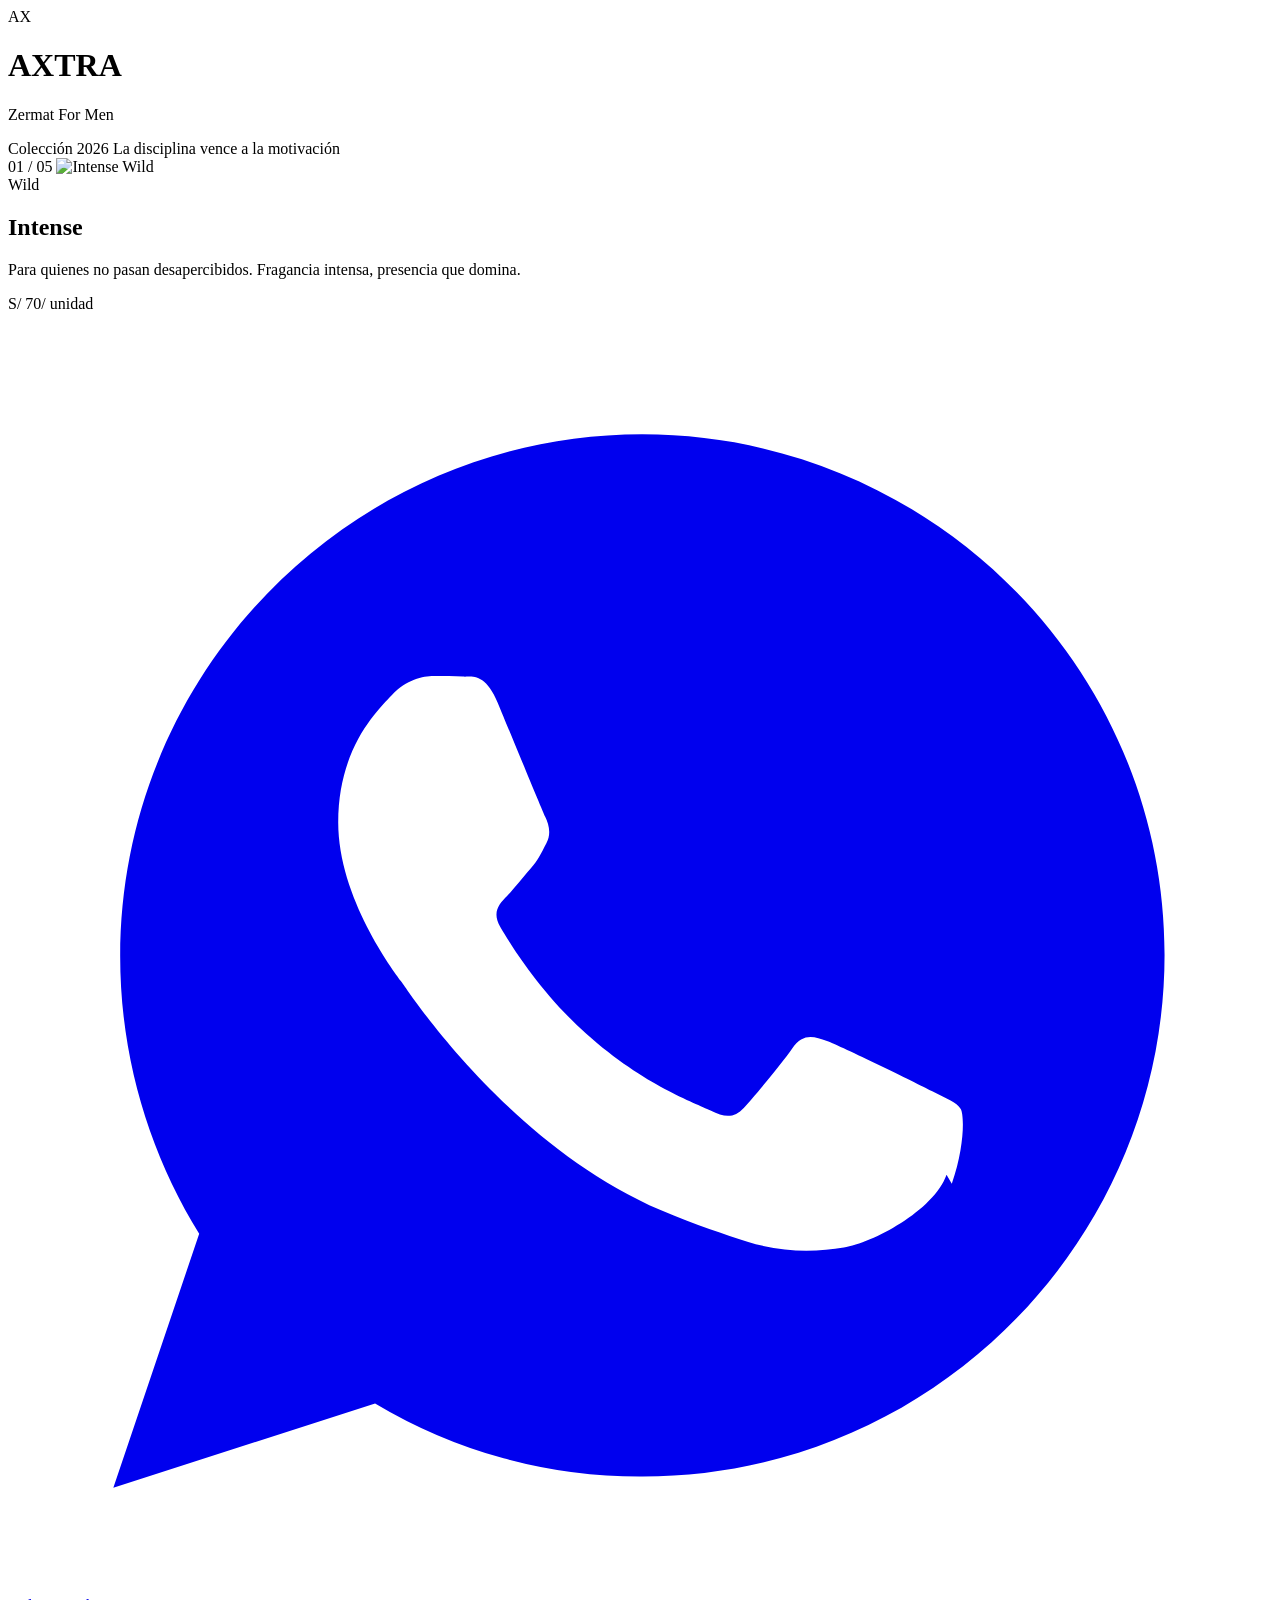
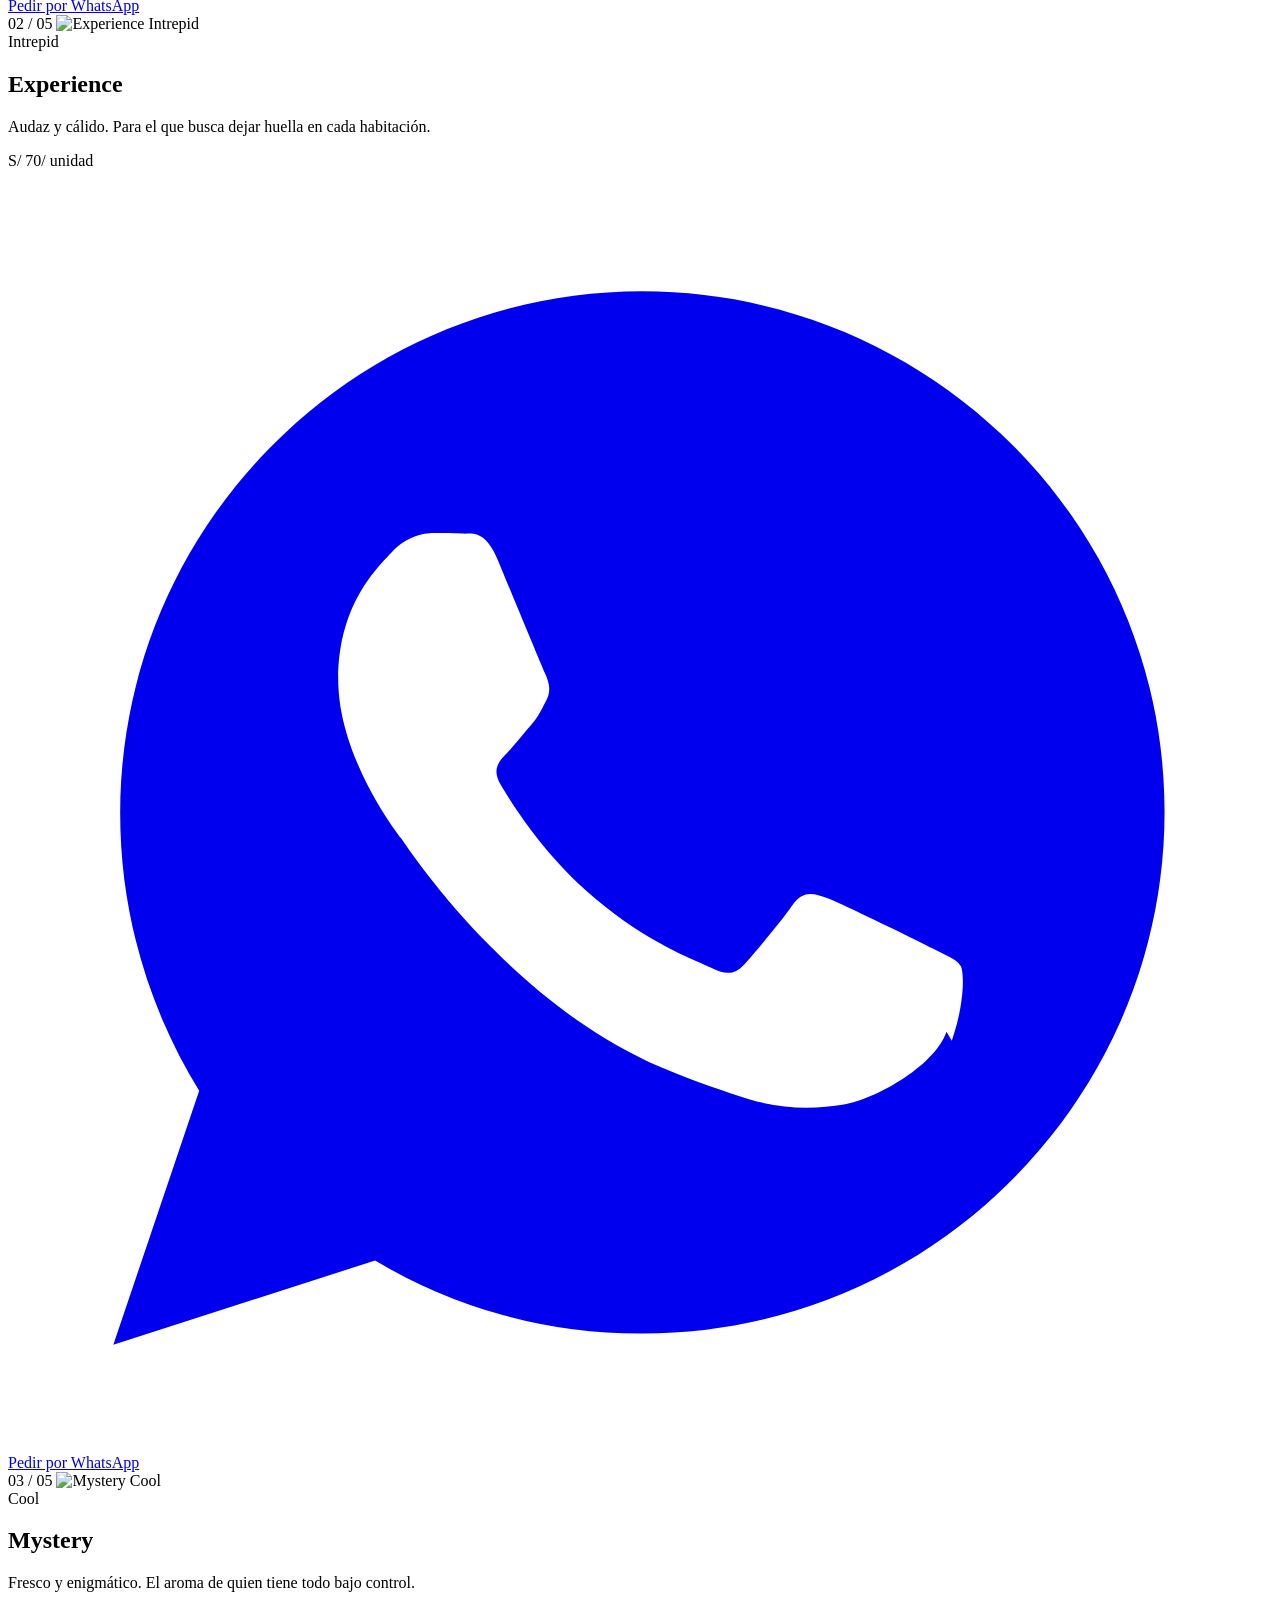
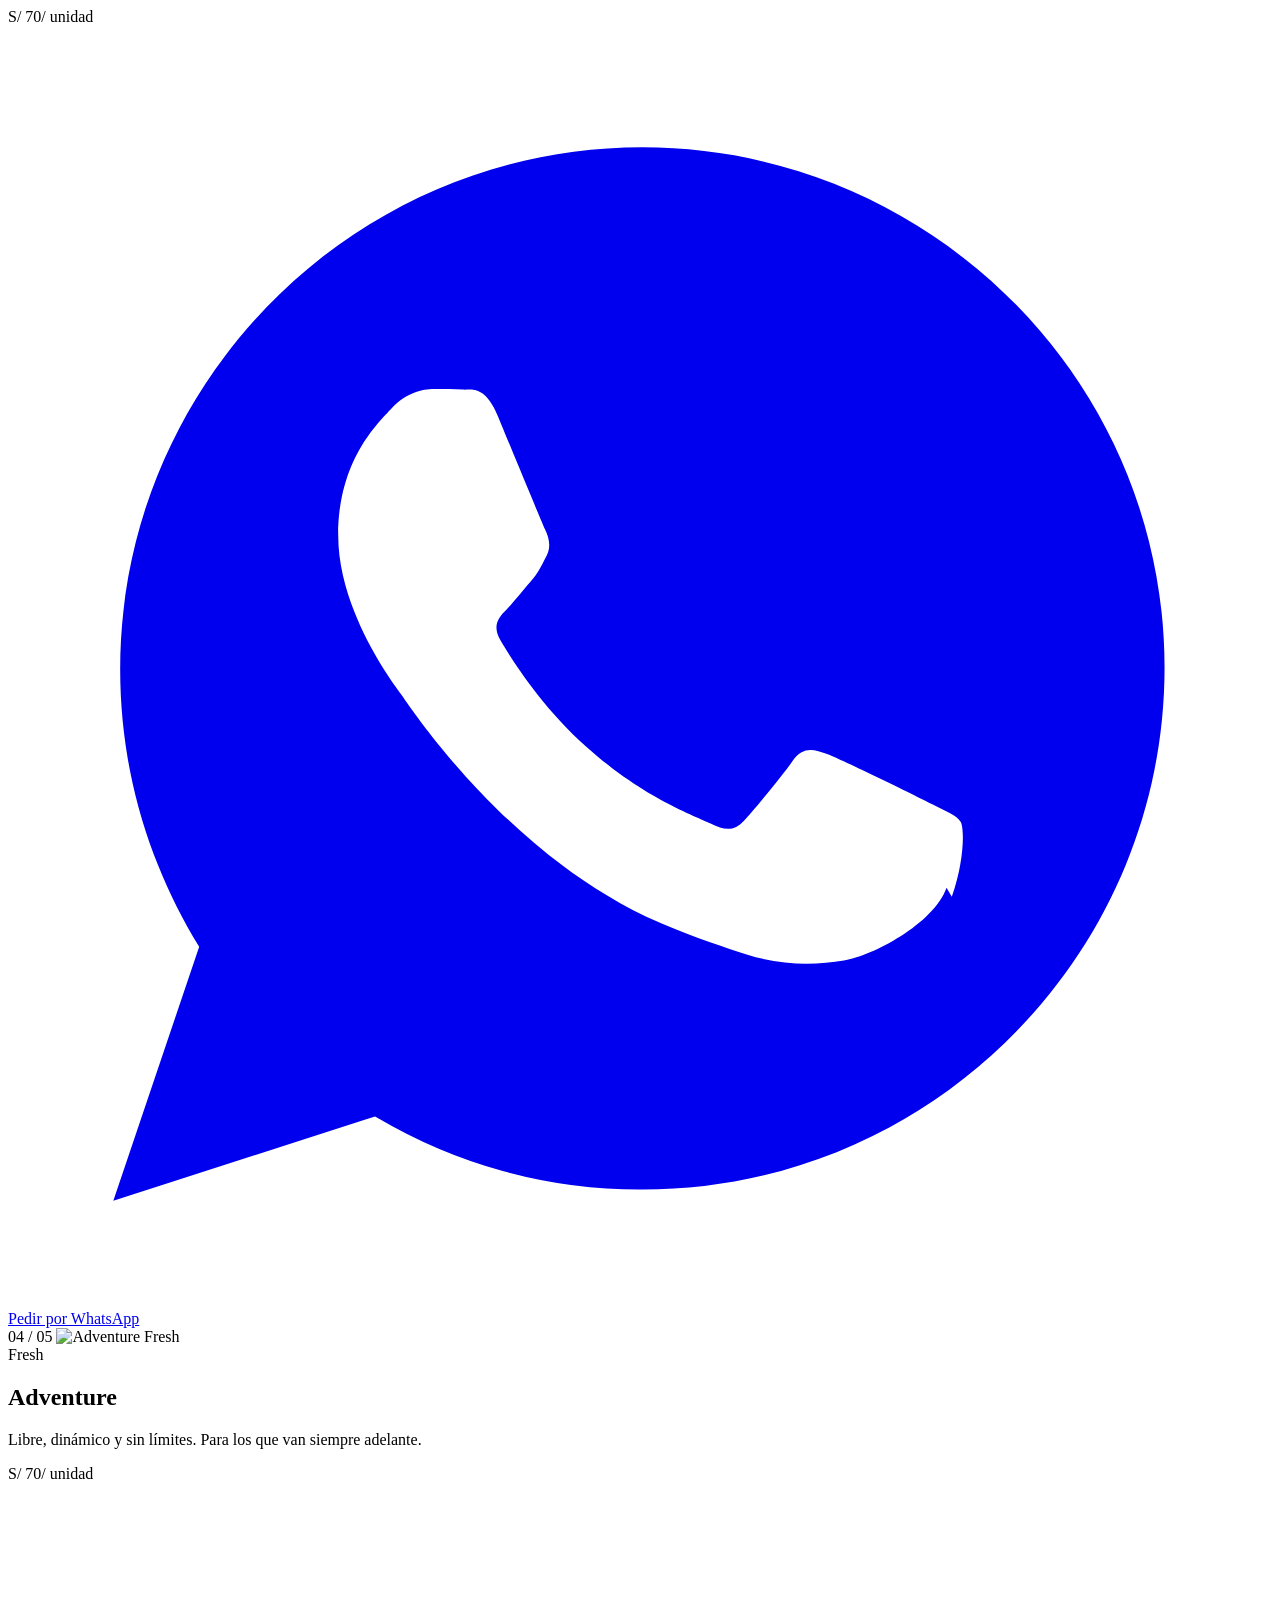
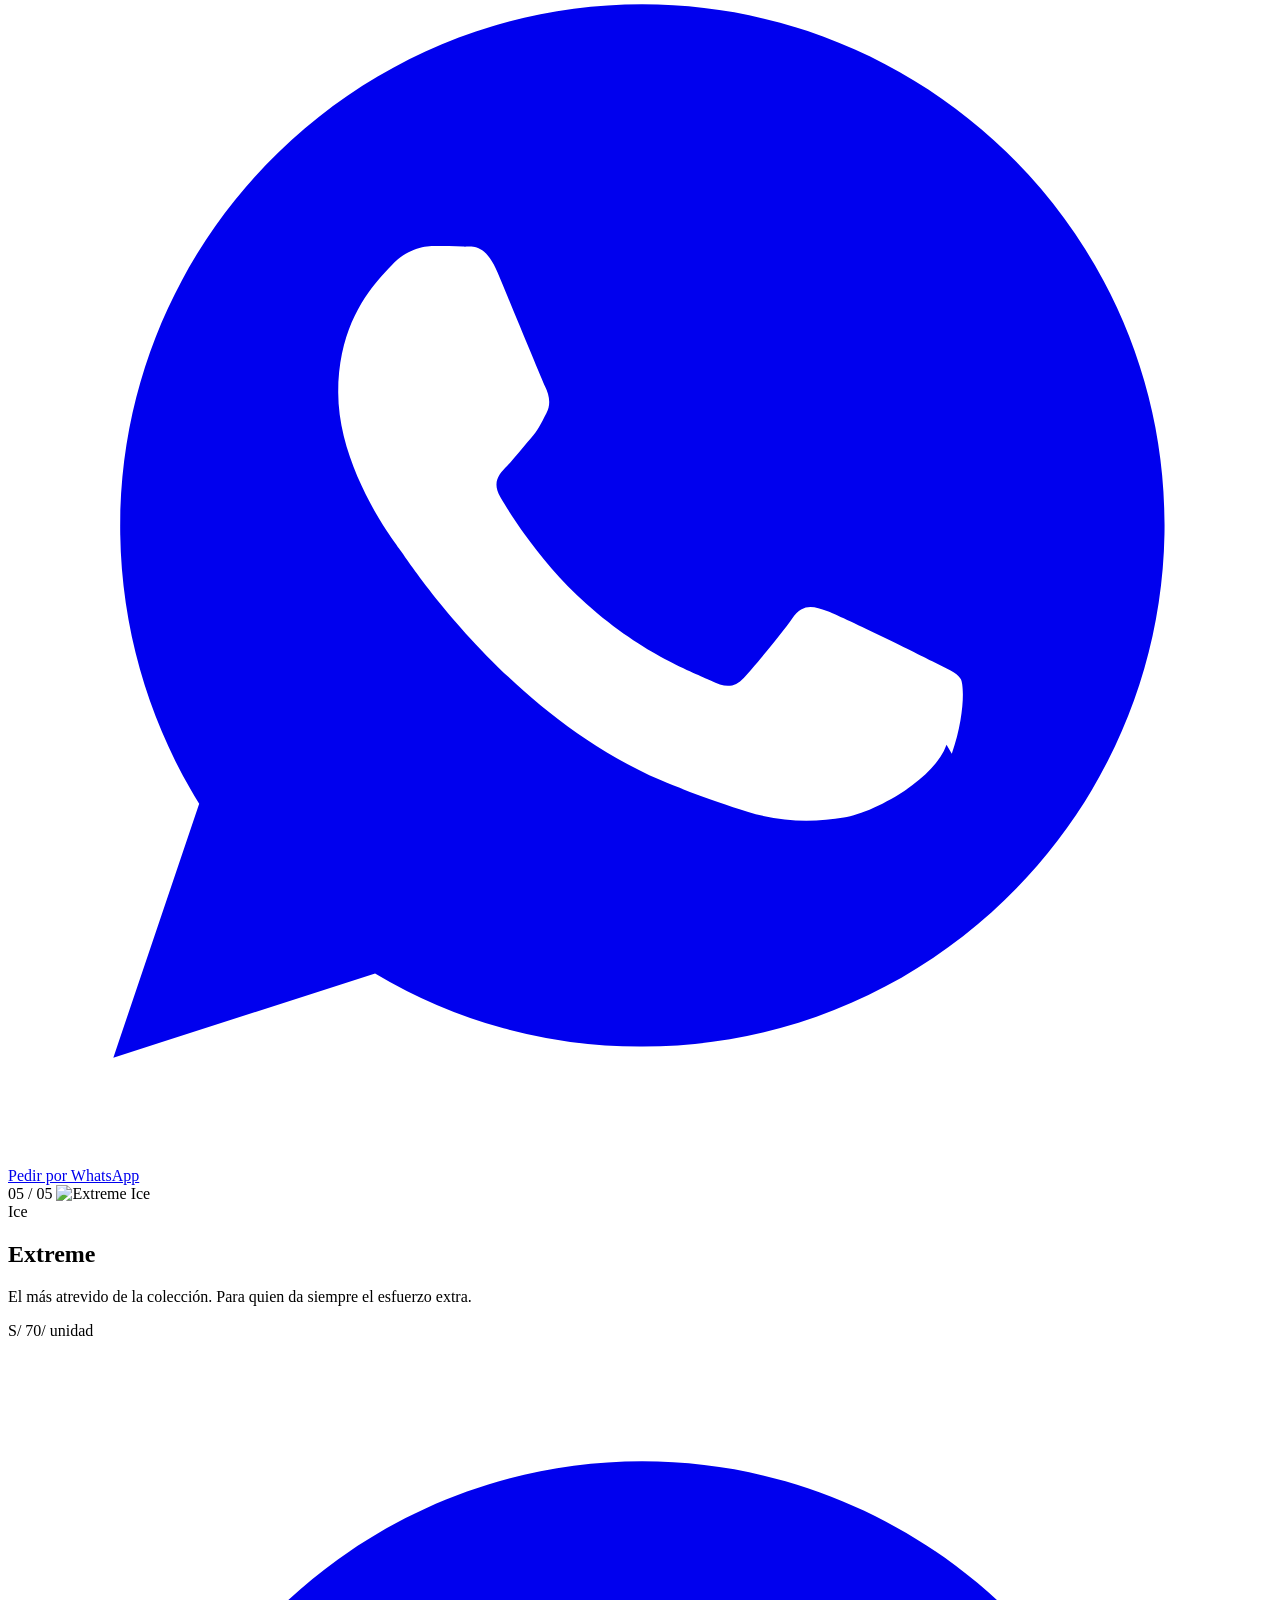
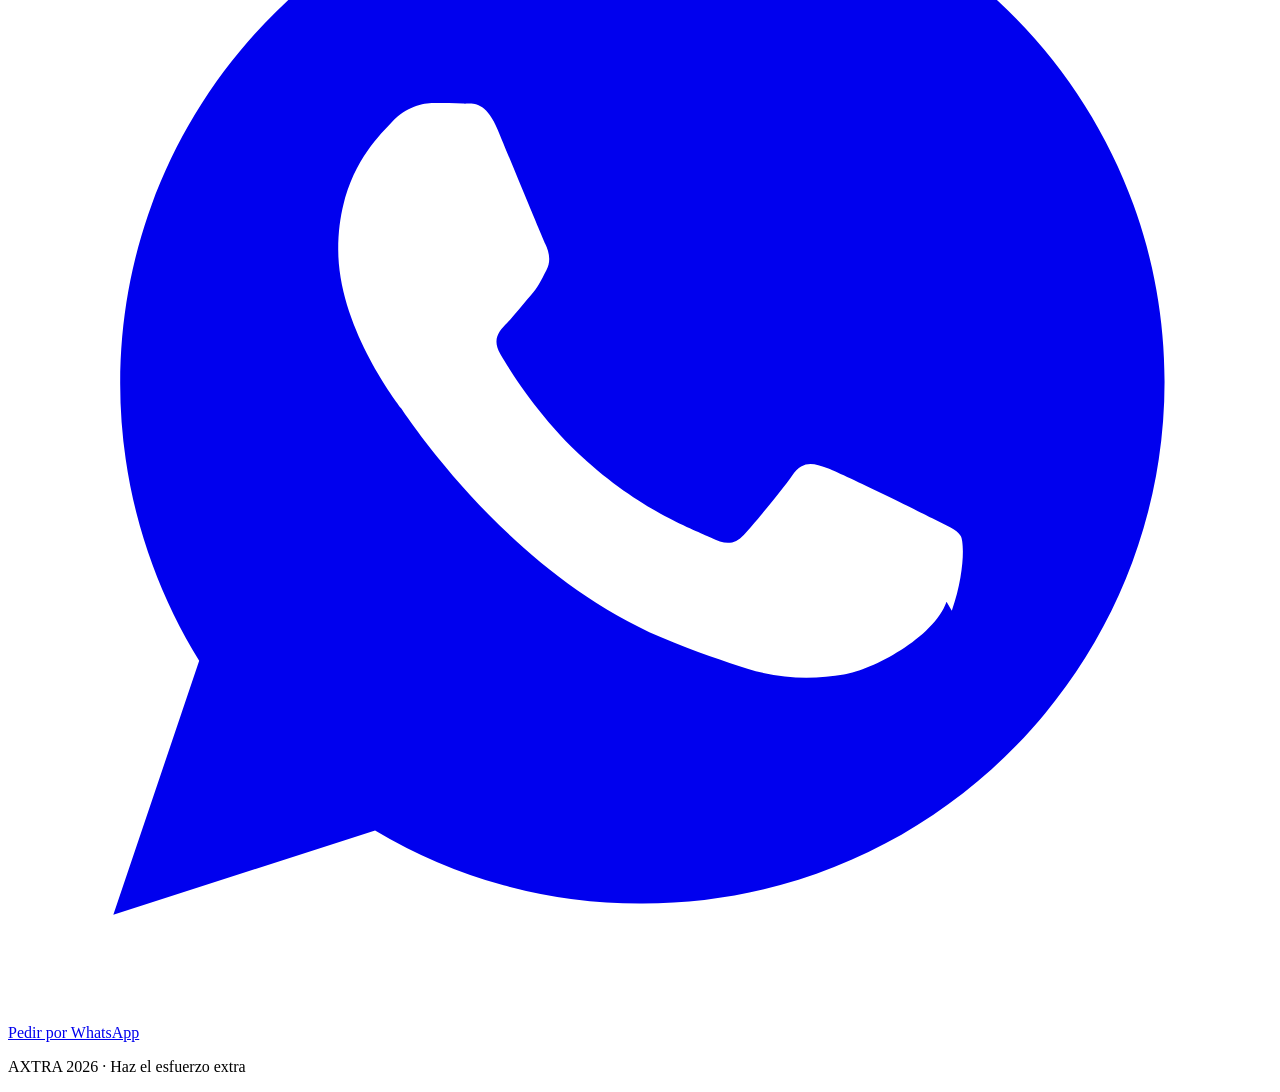
==== index.html @ b76c553b "Add files via upload" ====
<!DOCTYPE html>
<html lang="es-PE">
<head>
<meta charset="UTF-8">
<meta name="viewport" content="width=device-width, initial-scale=1.0">
<title>AXTRA — Zermat For Men · Colección 2026</title>
<meta name="description" content="AXTRA — Catálogo de fragancias Zermat For Men. La disciplina vence a la motivación.">
<link rel="stylesheet" href="css/styles.css">
</head>
<body>

<header class="site-header">
  <div class="wrap">
    <div class="logo-mark">
      <!-- Cuando tengas el logo final, reemplaza el span por:
           <img src="img/brand/logo.png" alt="AXTRA"> -->
      <span>AX</span>
    </div>
    <h1 class="brand-name">AXTRA</h1>
    <p class="brand-sub">Zermat For Men</p>
    <span class="brand-collection">Colección 2026</span>
    <span class="brand-tagline">La disciplina vence a la motivación</span>
  </div>
</header>

<main class="wrap">
  <section class="catalog">

    <article class="product" style="--accent: var(--c-wild);">
      <div class="product-media">
        <span class="product-index">01 / 05</span>
        <img src="img/productos/intense-wild.png" alt="Intense Wild">
      </div>
      <div class="product-body">
        <span class="product-eyebrow">Wild</span>
        <h2 class="product-name">Intense</h2>
        <p class="product-desc">Para quienes no pasan desapercibidos. Fragancia intensa, presencia que domina.</p>
        <div class="product-footer">
          <p class="product-price">S/ 70<span>/ unidad</span></p>
          <a class="btn-whatsapp" target="_blank" href="https://wa.me/message/YNVWRBXO7WHYG1?text=Hola%2C%20quiero%20pedir%20INTENSE%20Wild%20%E2%80%94%20S%2F%2070">
            <svg viewBox="0 0 24 24" fill="currentColor"><path d="M12.04 2C6.58 2 2.13 6.45 2.13 11.91c0 1.94.56 3.74 1.5 5.27L2 22l4.97-1.6a9.78 9.78 0 0 0 5.07 1.39h.01c5.46 0 9.91-4.45 9.91-9.91S17.5 2 12.04 2zm5.78 14.06c-.24.68-1.41 1.3-1.95 1.38-.5.08-1.13.11-1.83-.11-.42-.13-.96-.31-1.65-.6-2.9-1.25-4.79-4.16-4.93-4.35-.14-.19-1.19-1.58-1.19-3.01 0-1.43.75-2.13 1.02-2.42.27-.29.59-.36.79-.36.2 0 .39.002.56.01.18.008.42-.07.66.5.24.58.83 2.01.9 2.16.07.15.12.32.02.51-.1.19-.15.31-.3.48-.15.17-.31.38-.44.51-.15.15-.3.31-.13.6.17.29.76 1.25 1.63 2.02 1.12 1 2.07 1.31 2.36 1.46.29.15.46.13.63-.05.17-.18.72-.84.92-1.13.2-.29.4-.24.66-.14.27.1 1.7.8 1.99.95.29.15.48.22.55.34.07.13.07.74-.17 1.42z"/></svg>
            Pedir por WhatsApp
          </a>
        </div>
      </div>
    </article>

    <article class="product" style="--accent: var(--c-intrepid);">
      <div class="product-media">
        <span class="product-index">02 / 05</span>
        <img src="img/productos/experience-intrepid.png" alt="Experience Intrepid">
      </div>
      <div class="product-body">
        <span class="product-eyebrow">Intrepid</span>
        <h2 class="product-name">Experience</h2>
        <p class="product-desc">Audaz y cálido. Para el que busca dejar huella en cada habitación.</p>
        <div class="product-footer">
          <p class="product-price">S/ 70<span>/ unidad</span></p>
          <a class="btn-whatsapp" target="_blank" href="https://wa.me/message/YNVWRBXO7WHYG1?text=Hola%2C%20quiero%20pedir%20EXPERIENCE%20Intrepid%20%E2%80%94%20S%2F%2070">
            <svg viewBox="0 0 24 24" fill="currentColor"><path d="M12.04 2C6.58 2 2.13 6.45 2.13 11.91c0 1.94.56 3.74 1.5 5.27L2 22l4.97-1.6a9.78 9.78 0 0 0 5.07 1.39h.01c5.46 0 9.91-4.45 9.91-9.91S17.5 2 12.04 2zm5.78 14.06c-.24.68-1.41 1.3-1.95 1.38-.5.08-1.13.11-1.83-.11-.42-.13-.96-.31-1.65-.6-2.9-1.25-4.79-4.16-4.93-4.35-.14-.19-1.19-1.58-1.19-3.01 0-1.43.75-2.13 1.02-2.42.27-.29.59-.36.79-.36.2 0 .39.002.56.01.18.008.42-.07.66.5.24.58.83 2.01.9 2.16.07.15.12.32.02.51-.1.19-.15.31-.3.48-.15.17-.31.38-.44.51-.15.15-.3.31-.13.6.17.29.76 1.25 1.63 2.02 1.12 1 2.07 1.31 2.36 1.46.29.15.46.13.63-.05.17-.18.72-.84.92-1.13.2-.29.4-.24.66-.14.27.1 1.7.8 1.99.95.29.15.48.22.55.34.07.13.07.74-.17 1.42z"/></svg>
            Pedir por WhatsApp
          </a>
        </div>
      </div>
    </article>

    <article class="product" style="--accent: var(--c-cool);">
      <div class="product-media">
        <span class="product-index">03 / 05</span>
        <img src="img/productos/mystery-cool.png" alt="Mystery Cool">
      </div>
      <div class="product-body">
        <span class="product-eyebrow">Cool</span>
        <h2 class="product-name">Mystery</h2>
        <p class="product-desc">Fresco y enigmático. El aroma de quien tiene todo bajo control.</p>
        <div class="product-footer">
          <p class="product-price">S/ 70<span>/ unidad</span></p>
          <a class="btn-whatsapp" target="_blank" href="https://wa.me/message/YNVWRBXO7WHYG1?text=Hola%2C%20quiero%20pedir%20MYSTERY%20Cool%20%E2%80%94%20S%2F%2070">
            <svg viewBox="0 0 24 24" fill="currentColor"><path d="M12.04 2C6.58 2 2.13 6.45 2.13 11.91c0 1.94.56 3.74 1.5 5.27L2 22l4.97-1.6a9.78 9.78 0 0 0 5.07 1.39h.01c5.46 0 9.91-4.45 9.91-9.91S17.5 2 12.04 2zm5.78 14.06c-.24.68-1.41 1.3-1.95 1.38-.5.08-1.13.11-1.83-.11-.42-.13-.96-.31-1.65-.6-2.9-1.25-4.79-4.16-4.93-4.35-.14-.19-1.19-1.58-1.19-3.01 0-1.43.75-2.13 1.02-2.42.27-.29.59-.36.79-.36.2 0 .39.002.56.01.18.008.42-.07.66.5.24.58.83 2.01.9 2.16.07.15.12.32.02.51-.1.19-.15.31-.3.48-.15.17-.31.38-.44.51-.15.15-.3.31-.13.6.17.29.76 1.25 1.63 2.02 1.12 1 2.07 1.31 2.36 1.46.29.15.46.13.63-.05.17-.18.72-.84.92-1.13.2-.29.4-.24.66-.14.27.1 1.7.8 1.99.95.29.15.48.22.55.34.07.13.07.74-.17 1.42z"/></svg>
            Pedir por WhatsApp
          </a>
        </div>
      </div>
    </article>

    <article class="product" style="--accent: var(--c-fresh);">
      <div class="product-media">
        <span class="product-index">04 / 05</span>
        <img src="img/productos/adventure-fresh.png" alt="Adventure Fresh">
      </div>
      <div class="product-body">
        <span class="product-eyebrow">Fresh</span>
        <h2 class="product-name">Adventure</h2>
        <p class="product-desc">Libre, dinámico y sin límites. Para los que van siempre adelante.</p>
        <div class="product-footer">
          <p class="product-price">S/ 70<span>/ unidad</span></p>
          <a class="btn-whatsapp" target="_blank" href="https://wa.me/message/YNVWRBXO7WHYG1?text=Hola%2C%20quiero%20pedir%20ADVENTURE%20Fresh%20%E2%80%94%20S%2F%2070">
            <svg viewBox="0 0 24 24" fill="currentColor"><path d="M12.04 2C6.58 2 2.13 6.45 2.13 11.91c0 1.94.56 3.74 1.5 5.27L2 22l4.97-1.6a9.78 9.78 0 0 0 5.07 1.39h.01c5.46 0 9.91-4.45 9.91-9.91S17.5 2 12.04 2zm5.78 14.06c-.24.68-1.41 1.3-1.95 1.38-.5.08-1.13.11-1.83-.11-.42-.13-.96-.31-1.65-.6-2.9-1.25-4.79-4.16-4.93-4.35-.14-.19-1.19-1.58-1.19-3.01 0-1.43.75-2.13 1.02-2.42.27-.29.59-.36.79-.36.2 0 .39.002.56.01.18.008.42-.07.66.5.24.58.83 2.01.9 2.16.07.15.12.32.02.51-.1.19-.15.31-.3.48-.15.17-.31.38-.44.51-.15.15-.3.31-.13.6.17.29.76 1.25 1.63 2.02 1.12 1 2.07 1.31 2.36 1.46.29.15.46.13.63-.05.17-.18.72-.84.92-1.13.2-.29.4-.24.66-.14.27.1 1.7.8 1.99.95.29.15.48.22.55.34.07.13.07.74-.17 1.42z"/></svg>
            Pedir por WhatsApp
          </a>
        </div>
      </div>
    </article>

    <article class="product" style="--accent: var(--c-ice);">
      <div class="product-media">
        <span class="product-index">05 / 05</span>
        <img src="img/productos/extreme-ice.png" alt="Extreme Ice">
      </div>
      <div class="product-body">
        <span class="product-eyebrow">Ice</span>
        <h2 class="product-name">Extreme</h2>
        <p class="product-desc">El más atrevido de la colección. Para quien da siempre el esfuerzo extra.</p>
        <div class="product-footer">
          <p class="product-price">S/ 70<span>/ unidad</span></p>
          <a class="btn-whatsapp" target="_blank" href="https://wa.me/message/YNVWRBXO7WHYG1?text=Hola%2C%20quiero%20pedir%20EXTREME%20Ice%20%E2%80%94%20S%2F%2070">
            <svg viewBox="0 0 24 24" fill="currentColor"><path d="M12.04 2C6.58 2 2.13 6.45 2.13 11.91c0 1.94.56 3.74 1.5 5.27L2 22l4.97-1.6a9.78 9.78 0 0 0 5.07 1.39h.01c5.46 0 9.91-4.45 9.91-9.91S17.5 2 12.04 2zm5.78 14.06c-.24.68-1.41 1.3-1.95 1.38-.5.08-1.13.11-1.83-.11-.42-.13-.96-.31-1.65-.6-2.9-1.25-4.79-4.16-4.93-4.35-.14-.19-1.19-1.58-1.19-3.01 0-1.43.75-2.13 1.02-2.42.27-.29.59-.36.79-.36.2 0 .39.002.56.01.18.008.42-.07.66.5.24.58.83 2.01.9 2.16.07.15.12.32.02.51-.1.19-.15.31-.3.48-.15.17-.31.38-.44.51-.15.15-.3.31-.13.6.17.29.76 1.25 1.63 2.02 1.12 1 2.07 1.31 2.36 1.46.29.15.46.13.63-.05.17-.18.72-.84.92-1.13.2-.29.4-.24.66-.14.27.1 1.7.8 1.99.95.29.15.48.22.55.34.07.13.07.74-.17 1.42z"/></svg>
            Pedir por WhatsApp
          </a>
        </div>
      </div>
    </article>

  </section>
</main>

<footer class="site-footer">
  <p>AXTRA 2026 <span class="dot">·</span> Haz el esfuerzo extra</p>
</footer>

</body>
</html>
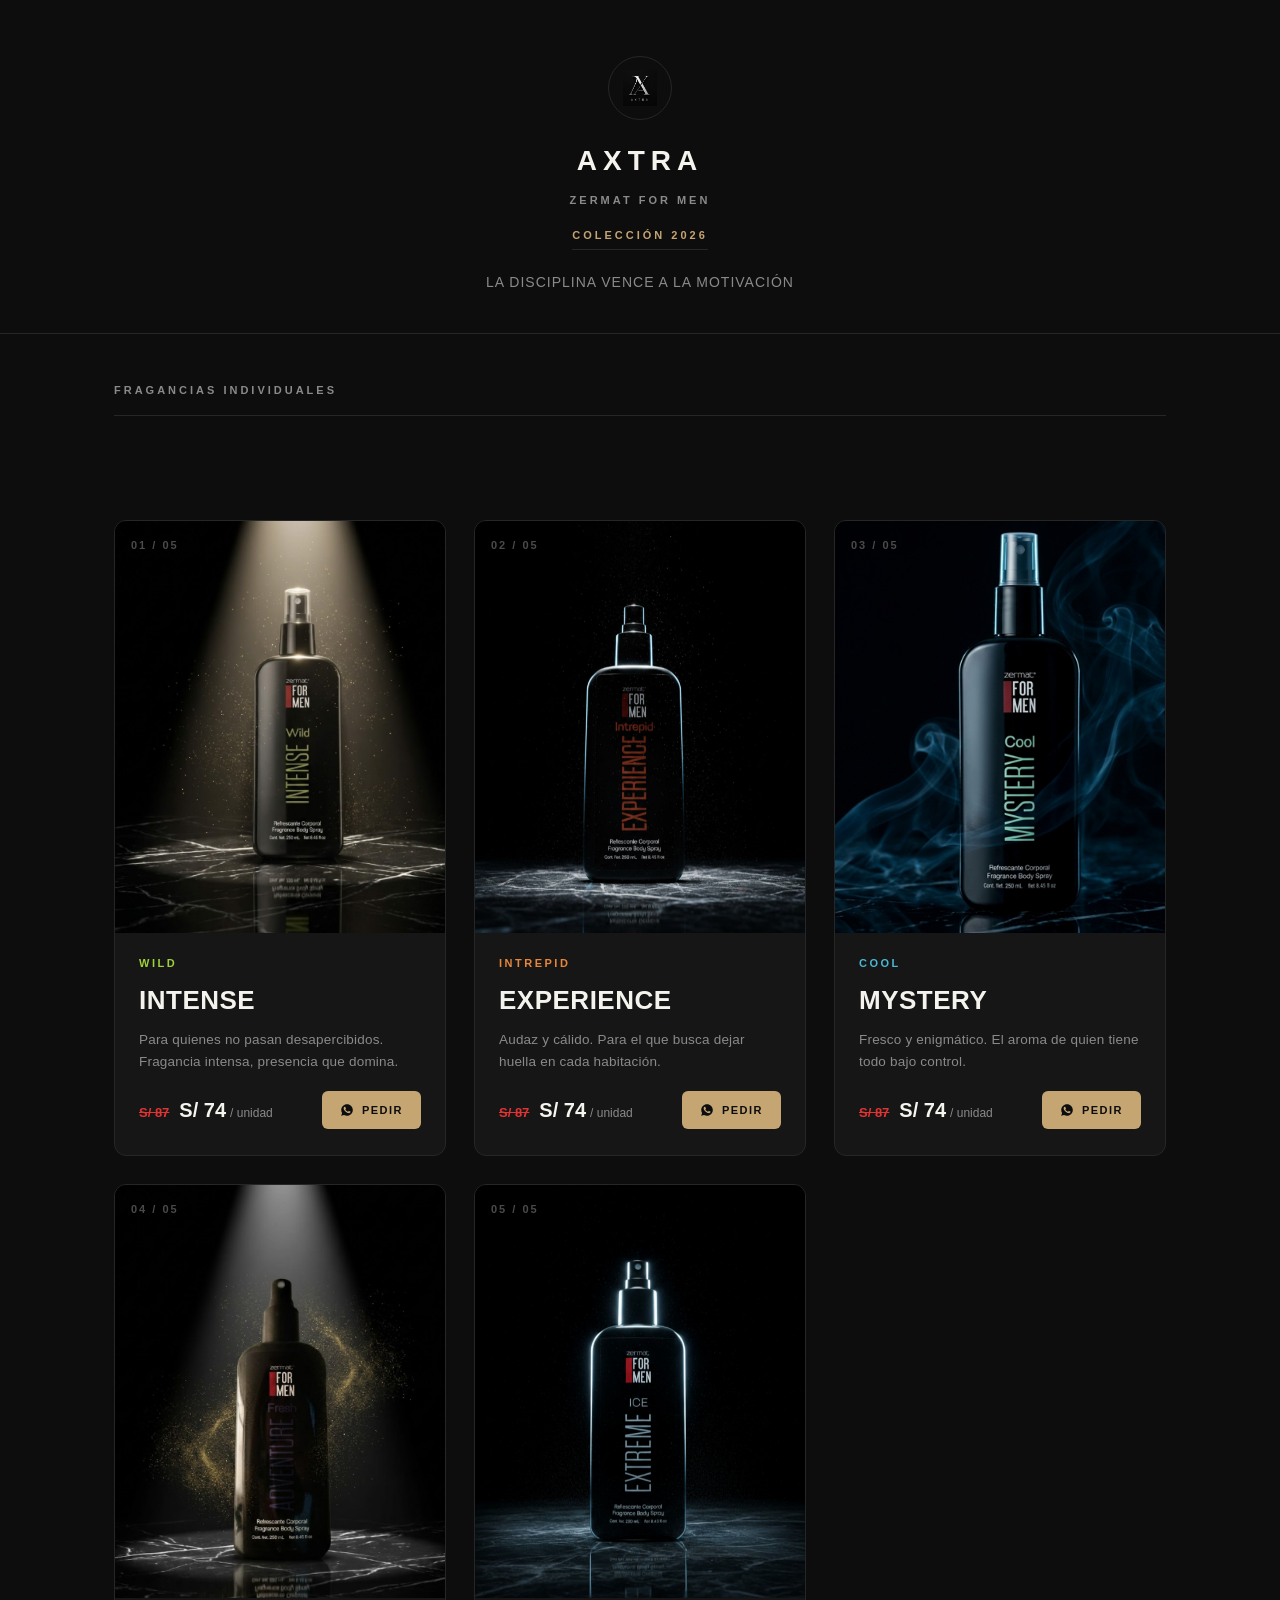
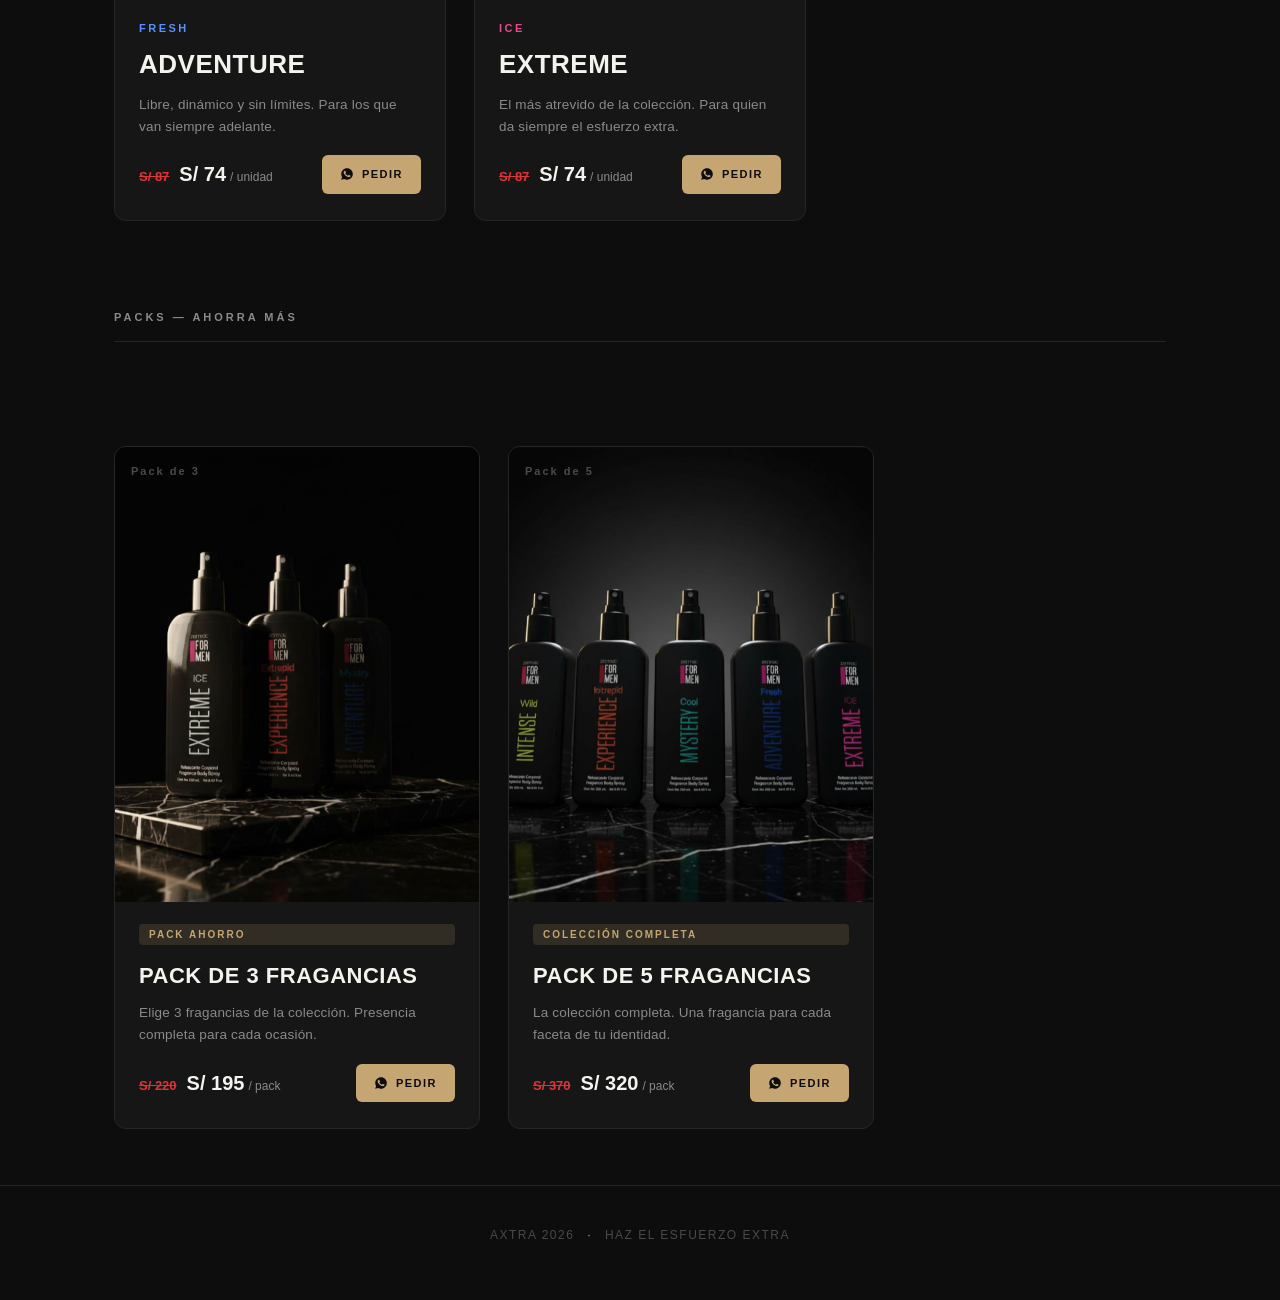
==== commit fb1c2c28: "Rename index (1).html to index.html" ====
--- a/index.html
+++ b/index.html
@@ -6,15 +6,54 @@
 <title>AXTRA — Zermat For Men · Colección 2026</title>
 <meta name="description" content="AXTRA — Catálogo de fragancias Zermat For Men. La disciplina vence a la motivación.">
 <link rel="stylesheet" href="css/styles.css">
+<style>
+  .price-old {
+    font-size: 13px;
+    font-weight: 600;
+    color: #e03333;
+    text-decoration: line-through;
+    margin-right: 6px;
+  }
+  .price-row {
+    display: flex;
+    align-items: baseline;
+    gap: 4px;
+    flex-wrap: wrap;
+  }
+  .pack-badge {
+    display: inline-block;
+    padding: 3px 10px;
+    border-radius: 4px;
+    font-size: 10px;
+    font-weight: 700;
+    letter-spacing: 2px;
+    text-transform: uppercase;
+    background: var(--gold-soft);
+    color: var(--gold);
+    margin-bottom: 4px;
+  }
+  .section-divider {
+    border: none;
+    border-top: 1px solid var(--surface-border);
+    margin: 8px 0 40px;
+  }
+  .section-title {
+    font-size: 11px;
+    font-weight: 700;
+    letter-spacing: 3px;
+    text-transform: uppercase;
+    color: var(--text-secondary);
+    padding-top: 48px;
+    padding-bottom: 8px;
+  }
+</style>
 </head>
 <body>
 
 <header class="site-header">
   <div class="wrap">
     <div class="logo-mark">
-      <!-- Cuando tengas el logo final, reemplaza el span por:
-           <img src="img/brand/logo.png" alt="AXTRA"> -->
-      <span>AX</span>
+      <img src="img/brand/logo.png" alt="AXTRA">
     </div>
     <h1 class="brand-name">AXTRA</h1>
     <p class="brand-sub">Zermat For Men</p>
@@ -24,6 +63,11 @@
 </header>
 
 <main class="wrap">
+
+  <!-- FRAGANCIAS INDIVIDUALES -->
+  <p class="section-title">Fragancias individuales</p>
+  <hr class="section-divider">
+
   <section class="catalog">
 
     <article class="product" style="--accent: var(--c-wild);">
@@ -36,10 +80,15 @@
         <h2 class="product-name">Intense</h2>
         <p class="product-desc">Para quienes no pasan desapercibidos. Fragancia intensa, presencia que domina.</p>
         <div class="product-footer">
-          <p class="product-price">S/ 70<span>/ unidad</span></p>
-          <a class="btn-whatsapp" target="_blank" href="https://wa.me/message/YNVWRBXO7WHYG1?text=Hola%2C%20quiero%20pedir%20INTENSE%20Wild%20%E2%80%94%20S%2F%2070">
-            <svg viewBox="0 0 24 24" fill="currentColor"><path d="M12.04 2C6.58 2 2.13 6.45 2.13 11.91c0 1.94.56 3.74 1.5 5.27L2 22l4.97-1.6a9.78 9.78 0 0 0 5.07 1.39h.01c5.46 0 9.91-4.45 9.91-9.91S17.5 2 12.04 2zm5.78 14.06c-.24.68-1.41 1.3-1.95 1.38-.5.08-1.13.11-1.83-.11-.42-.13-.96-.31-1.65-.6-2.9-1.25-4.79-4.16-4.93-4.35-.14-.19-1.19-1.58-1.19-3.01 0-1.43.75-2.13 1.02-2.42.27-.29.59-.36.79-.36.2 0 .39.002.56.01.18.008.42-.07.66.5.24.58.83 2.01.9 2.16.07.15.12.32.02.51-.1.19-.15.31-.3.48-.15.17-.31.38-.44.51-.15.15-.3.31-.13.6.17.29.76 1.25 1.63 2.02 1.12 1 2.07 1.31 2.36 1.46.29.15.46.13.63-.05.17-.18.72-.84.92-1.13.2-.29.4-.24.66-.14.27.1 1.7.8 1.99.95.29.15.48.22.55.34.07.13.07.74-.17 1.42z"/></svg>
-            Pedir por WhatsApp
+          <div>
+            <div class="price-row">
+              <span class="price-old">S/ 87</span>
+              <p class="product-price">S/ 74<span>/ unidad</span></p>
+            </div>
+          </div>
+          <a class="btn-whatsapp" target="_blank" href="https://wa.me/message/YNVWRBXO7WHYG1?text=Hola%2C%20quiero%20pedir%20INTENSE%20Wild%20%E2%80%94%20S%2F%2074">
+            <svg viewBox="0 0 24 24" fill="currentColor"><path d="M12.04 2C6.58 2 2.13 6.45 2.13 11.91c0 1.94.56 3.74 1.5 5.27L2 22l4.97-1.6a9.78 9.78 0 0 0 5.07 1.39h.01c5.46 0 9.91-4.45 9.91-9.91S17.5 2 12.04 2zm5.78 14.06c-.24.68-1.41 1.3-1.95 1.38-.5.08-1.13.11-1.83-.11-.42-.13-.96-.31-1.65-.6-2.9-1.25-4.79-4.16-4.93-4.35-.14-.19-1.19-1.58-1.19-3.01 0-1.43.75-2.13 1.02-2.42.27-.29.59-.36.79-.36.2 0 .39.002.56.01.18.008.42-.07.66.5.24.58.83 2.01.9 2.16.07.15.12.32.02.51-.1.19-.15.31-.3.48-.15.17-.31.38-.44.51-.15.15-.3.31-.13.6.17.29.76 1.25 1.63 2.02 1.12 1 2.07 1.31 2.36 1.46.29.15.46.13.63-.05.17-.18.72-.84.92-1.13.2-.29.4-.24.66-.14.27.1 1.7.8 1.99.95.29.15.48.22.55.34.07.13.07.74-.17 1.42z"/></svg>
+            Pedir
           </a>
         </div>
       </div>
@@ -55,10 +104,15 @@
         <h2 class="product-name">Experience</h2>
         <p class="product-desc">Audaz y cálido. Para el que busca dejar huella en cada habitación.</p>
         <div class="product-footer">
-          <p class="product-price">S/ 70<span>/ unidad</span></p>
-          <a class="btn-whatsapp" target="_blank" href="https://wa.me/message/YNVWRBXO7WHYG1?text=Hola%2C%20quiero%20pedir%20EXPERIENCE%20Intrepid%20%E2%80%94%20S%2F%2070">
-            <svg viewBox="0 0 24 24" fill="currentColor"><path d="M12.04 2C6.58 2 2.13 6.45 2.13 11.91c0 1.94.56 3.74 1.5 5.27L2 22l4.97-1.6a9.78 9.78 0 0 0 5.07 1.39h.01c5.46 0 9.91-4.45 9.91-9.91S17.5 2 12.04 2zm5.78 14.06c-.24.68-1.41 1.3-1.95 1.38-.5.08-1.13.11-1.83-.11-.42-.13-.96-.31-1.65-.6-2.9-1.25-4.79-4.16-4.93-4.35-.14-.19-1.19-1.58-1.19-3.01 0-1.43.75-2.13 1.02-2.42.27-.29.59-.36.79-.36.2 0 .39.002.56.01.18.008.42-.07.66.5.24.58.83 2.01.9 2.16.07.15.12.32.02.51-.1.19-.15.31-.3.48-.15.17-.31.38-.44.51-.15.15-.3.31-.13.6.17.29.76 1.25 1.63 2.02 1.12 1 2.07 1.31 2.36 1.46.29.15.46.13.63-.05.17-.18.72-.84.92-1.13.2-.29.4-.24.66-.14.27.1 1.7.8 1.99.95.29.15.48.22.55.34.07.13.07.74-.17 1.42z"/></svg>
-            Pedir por WhatsApp
+          <div>
+            <div class="price-row">
+              <span class="price-old">S/ 87</span>
+              <p class="product-price">S/ 74<span>/ unidad</span></p>
+            </div>
+          </div>
+          <a class="btn-whatsapp" target="_blank" href="https://wa.me/message/YNVWRBXO7WHYG1?text=Hola%2C%20quiero%20pedir%20EXPERIENCE%20Intrepid%20%E2%80%94%20S%2F%2074">
+            <svg viewBox="0 0 24 24" fill="currentColor"><path d="M12.04 2C6.58 2 2.13 6.45 2.13 11.91c0 1.94.56 3.74 1.5 5.27L2 22l4.97-1.6a9.78 9.78 0 0 0 5.07 1.39h.01c5.46 0 9.91-4.45 9.91-9.91S17.5 2 12.04 2zm5.78 14.06c-.24.68-1.41 1.3-1.95 1.38-.5.08-1.13.11-1.83-.11-.42-.13-.96-.31-1.65-.6-2.9-1.25-4.79-4.16-4.93-4.35-.14-.19-1.19-1.58-1.19-3.01 0-1.43.75-2.13 1.02-2.42.27-.29.59-.36.79-.36.2 0 .39.002.56.01.18.008.42-.07.66.5.24.58.83 2.01.9 2.16.07.15.12.32.02.51-.1.19-.15.31-.3.48-.15.17-.31.38-.44.51-.15.15-.3.31-.13.6.17.29.76 1.25 1.63 2.02 1.12 1 2.07 1.31 2.36 1.46.29.15.46.13.63-.05.17-.18.72-.84.92-1.13.2-.29.4-.24.66-.14.27.1 1.7.8 1.99.95.29.15.48.22.55.34.07.13.07.74-.17 1.42z"/></svg>
+            Pedir
           </a>
         </div>
       </div>
@@ -74,10 +128,15 @@
         <h2 class="product-name">Mystery</h2>
         <p class="product-desc">Fresco y enigmático. El aroma de quien tiene todo bajo control.</p>
         <div class="product-footer">
-          <p class="product-price">S/ 70<span>/ unidad</span></p>
-          <a class="btn-whatsapp" target="_blank" href="https://wa.me/message/YNVWRBXO7WHYG1?text=Hola%2C%20quiero%20pedir%20MYSTERY%20Cool%20%E2%80%94%20S%2F%2070">
-            <svg viewBox="0 0 24 24" fill="currentColor"><path d="M12.04 2C6.58 2 2.13 6.45 2.13 11.91c0 1.94.56 3.74 1.5 5.27L2 22l4.97-1.6a9.78 9.78 0 0 0 5.07 1.39h.01c5.46 0 9.91-4.45 9.91-9.91S17.5 2 12.04 2zm5.78 14.06c-.24.68-1.41 1.3-1.95 1.38-.5.08-1.13.11-1.83-.11-.42-.13-.96-.31-1.65-.6-2.9-1.25-4.79-4.16-4.93-4.35-.14-.19-1.19-1.58-1.19-3.01 0-1.43.75-2.13 1.02-2.42.27-.29.59-.36.79-.36.2 0 .39.002.56.01.18.008.42-.07.66.5.24.58.83 2.01.9 2.16.07.15.12.32.02.51-.1.19-.15.31-.3.48-.15.17-.31.38-.44.51-.15.15-.3.31-.13.6.17.29.76 1.25 1.63 2.02 1.12 1 2.07 1.31 2.36 1.46.29.15.46.13.63-.05.17-.18.72-.84.92-1.13.2-.29.4-.24.66-.14.27.1 1.7.8 1.99.95.29.15.48.22.55.34.07.13.07.74-.17 1.42z"/></svg>
-            Pedir por WhatsApp
+          <div>
+            <div class="price-row">
+              <span class="price-old">S/ 87</span>
+              <p class="product-price">S/ 74<span>/ unidad</span></p>
+            </div>
+          </div>
+          <a class="btn-whatsapp" target="_blank" href="https://wa.me/message/YNVWRBXO7WHYG1?text=Hola%2C%20quiero%20pedir%20MYSTERY%20Cool%20%E2%80%94%20S%2F%2074">
+            <svg viewBox="0 0 24 24" fill="currentColor"><path d="M12.04 2C6.58 2 2.13 6.45 2.13 11.91c0 1.94.56 3.74 1.5 5.27L2 22l4.97-1.6a9.78 9.78 0 0 0 5.07 1.39h.01c5.46 0 9.91-4.45 9.91-9.91S17.5 2 12.04 2zm5.78 14.06c-.24.68-1.41 1.3-1.95 1.38-.5.08-1.13.11-1.83-.11-.42-.13-.96-.31-1.65-.6-2.9-1.25-4.79-4.16-4.93-4.35-.14-.19-1.19-1.58-1.19-3.01 0-1.43.75-2.13 1.02-2.42.27-.29.59-.36.79-.36.2 0 .39.002.56.01.18.008.42-.07.66.5.24.58.83 2.01.9 2.16.07.15.12.32.02.51-.1.19-.15.31-.3.48-.15.17-.31.38-.44.51-.15.15-.3.31-.13.6.17.29.76 1.25 1.63 2.02 1.12 1 2.07 1.31 2.36 1.46.29.15.46.13.63-.05.17-.18.72-.84.92-1.13.2-.29.4-.24.66-.14.27.1 1.7.8 1.99.95.29.15.48.22.55.34.07.13.07.74-.17 1.42z"/></svg>
+            Pedir
           </a>
         </div>
       </div>
@@ -93,10 +152,15 @@
         <h2 class="product-name">Adventure</h2>
         <p class="product-desc">Libre, dinámico y sin límites. Para los que van siempre adelante.</p>
         <div class="product-footer">
-          <p class="product-price">S/ 70<span>/ unidad</span></p>
-          <a class="btn-whatsapp" target="_blank" href="https://wa.me/message/YNVWRBXO7WHYG1?text=Hola%2C%20quiero%20pedir%20ADVENTURE%20Fresh%20%E2%80%94%20S%2F%2070">
-            <svg viewBox="0 0 24 24" fill="currentColor"><path d="M12.04 2C6.58 2 2.13 6.45 2.13 11.91c0 1.94.56 3.74 1.5 5.27L2 22l4.97-1.6a9.78 9.78 0 0 0 5.07 1.39h.01c5.46 0 9.91-4.45 9.91-9.91S17.5 2 12.04 2zm5.78 14.06c-.24.68-1.41 1.3-1.95 1.38-.5.08-1.13.11-1.83-.11-.42-.13-.96-.31-1.65-.6-2.9-1.25-4.79-4.16-4.93-4.35-.14-.19-1.19-1.58-1.19-3.01 0-1.43.75-2.13 1.02-2.42.27-.29.59-.36.79-.36.2 0 .39.002.56.01.18.008.42-.07.66.5.24.58.83 2.01.9 2.16.07.15.12.32.02.51-.1.19-.15.31-.3.48-.15.17-.31.38-.44.51-.15.15-.3.31-.13.6.17.29.76 1.25 1.63 2.02 1.12 1 2.07 1.31 2.36 1.46.29.15.46.13.63-.05.17-.18.72-.84.92-1.13.2-.29.4-.24.66-.14.27.1 1.7.8 1.99.95.29.15.48.22.55.34.07.13.07.74-.17 1.42z"/></svg>
-            Pedir por WhatsApp
+          <div>
+            <div class="price-row">
+              <span class="price-old">S/ 87</span>
+              <p class="product-price">S/ 74<span>/ unidad</span></p>
+            </div>
+          </div>
+          <a class="btn-whatsapp" target="_blank" href="https://wa.me/message/YNVWRBXO7WHYG1?text=Hola%2C%20quiero%20pedir%20ADVENTURE%20Fresh%20%E2%80%94%20S%2F%2074">
+            <svg viewBox="0 0 24 24" fill="currentColor"><path d="M12.04 2C6.58 2 2.13 6.45 2.13 11.91c0 1.94.56 3.74 1.5 5.27L2 22l4.97-1.6a9.78 9.78 0 0 0 5.07 1.39h.01c5.46 0 9.91-4.45 9.91-9.91S17.5 2 12.04 2zm5.78 14.06c-.24.68-1.41 1.3-1.95 1.38-.5.08-1.13.11-1.83-.11-.42-.13-.96-.31-1.65-.6-2.9-1.25-4.79-4.16-4.93-4.35-.14-.19-1.19-1.58-1.19-3.01 0-1.43.75-2.13 1.02-2.42.27-.29.59-.36.79-.36.2 0 .39.002.56.01.18.008.42-.07.66.5.24.58.83 2.01.9 2.16.07.15.12.32.02.51-.1.19-.15.31-.3.48-.15.17-.31.38-.44.51-.15.15-.3.31-.13.6.17.29.76 1.25 1.63 2.02 1.12 1 2.07 1.31 2.36 1.46.29.15.46.13.63-.05.17-.18.72-.84.92-1.13.2-.29.4-.24.66-.14.27.1 1.7.8 1.99.95.29.15.48.22.55.34.07.13.07.74-.17 1.42z"/></svg>
+            Pedir
           </a>
         </div>
       </div>
@@ -112,16 +176,78 @@
         <h2 class="product-name">Extreme</h2>
         <p class="product-desc">El más atrevido de la colección. Para quien da siempre el esfuerzo extra.</p>
         <div class="product-footer">
-          <p class="product-price">S/ 70<span>/ unidad</span></p>
-          <a class="btn-whatsapp" target="_blank" href="https://wa.me/message/YNVWRBXO7WHYG1?text=Hola%2C%20quiero%20pedir%20EXTREME%20Ice%20%E2%80%94%20S%2F%2070">
-            <svg viewBox="0 0 24 24" fill="currentColor"><path d="M12.04 2C6.58 2 2.13 6.45 2.13 11.91c0 1.94.56 3.74 1.5 5.27L2 22l4.97-1.6a9.78 9.78 0 0 0 5.07 1.39h.01c5.46 0 9.91-4.45 9.91-9.91S17.5 2 12.04 2zm5.78 14.06c-.24.68-1.41 1.3-1.95 1.38-.5.08-1.13.11-1.83-.11-.42-.13-.96-.31-1.65-.6-2.9-1.25-4.79-4.16-4.93-4.35-.14-.19-1.19-1.58-1.19-3.01 0-1.43.75-2.13 1.02-2.42.27-.29.59-.36.79-.36.2 0 .39.002.56.01.18.008.42-.07.66.5.24.58.83 2.01.9 2.16.07.15.12.32.02.51-.1.19-.15.31-.3.48-.15.17-.31.38-.44.51-.15.15-.3.31-.13.6.17.29.76 1.25 1.63 2.02 1.12 1 2.07 1.31 2.36 1.46.29.15.46.13.63-.05.17-.18.72-.84.92-1.13.2-.29.4-.24.66-.14.27.1 1.7.8 1.99.95.29.15.48.22.55.34.07.13.07.74-.17 1.42z"/></svg>
-            Pedir por WhatsApp
+          <div>
+            <div class="price-row">
+              <span class="price-old">S/ 87</span>
+              <p class="product-price">S/ 74<span>/ unidad</span></p>
+            </div>
+          </div>
+          <a class="btn-whatsapp" target="_blank" href="https://wa.me/message/YNVWRBXO7WHYG1?text=Hola%2C%20quiero%20pedir%20EXTREME%20Ice%20%E2%80%94%20S%2F%2074">
+            <svg viewBox="0 0 24 24" fill="currentColor"><path d="M12.04 2C6.58 2 2.13 6.45 2.13 11.91c0 1.94.56 3.74 1.5 5.27L2 22l4.97-1.6a9.78 9.78 0 0 0 5.07 1.39h.01c5.46 0 9.91-4.45 9.91-9.91S17.5 2 12.04 2zm5.78 14.06c-.24.68-1.41 1.3-1.95 1.38-.5.08-1.13.11-1.83-.11-.42-.13-.96-.31-1.65-.6-2.9-1.25-4.79-4.16-4.93-4.35-.14-.19-1.19-1.58-1.19-3.01 0-1.43.75-2.13 1.02-2.42.27-.29.59-.36.79-.36.2 0 .39.002.56.01.18.008.42-.07.66.5.24.58.83 2.01.9 2.16.07.15.12.32.02.51-.1.19-.15.31-.3.48-.15.17-.31.38-.44.51-.15.15-.3.31-.13.6.17.29.76 1.25 1.63 2.02 1.12 1 2.07 1.31 2.36 1.46.29.15.46.13.63-.05.17-.18.72-.84.92-1.13.2-.29.4-.24.66-.14.27.1 1.7.8 1.99.95.29.15.48.22.55.34.07.13.07.74-.17 1.42z"/></svg>
+            Pedir
           </a>
         </div>
       </div>
     </article>
 
   </section>
+
+  <!-- PACKS -->
+  <p class="section-title">Packs — Ahorra más</p>
+  <hr class="section-divider">
+
+  <section class="catalog" style="grid-template-columns: repeat(auto-fit, minmax(300px, 1fr)); max-width: 760px;">
+
+    <article class="product" style="--accent: var(--gold);">
+      <div class="product-media">
+        <span class="product-index">Pack de 3</span>
+        <img src="img/productos/pack_de_3.png" alt="Pack de 3 fragancias">
+      </div>
+      <div class="product-body">
+        <span class="pack-badge">Pack ahorro</span>
+        <h2 class="product-name" style="font-size: 22px;">Pack de 3 Fragancias</h2>
+        <p class="product-desc">Elige 3 fragancias de la colección. Presencia completa para cada ocasión.</p>
+        <div class="product-footer">
+          <div>
+            <div class="price-row">
+              <span class="price-old">S/ 220</span>
+              <p class="product-price">S/ 195<span>/ pack</span></p>
+            </div>
+          </div>
+          <a class="btn-whatsapp" target="_blank" href="https://wa.me/message/YNVWRBXO7WHYG1?text=Hola%2C%20quiero%20pedir%20el%20Pack%20de%203%20Fragancias%20%E2%80%94%20S%2F%20195">
+            <svg viewBox="0 0 24 24" fill="currentColor"><path d="M12.04 2C6.58 2 2.13 6.45 2.13 11.91c0 1.94.56 3.74 1.5 5.27L2 22l4.97-1.6a9.78 9.78 0 0 0 5.07 1.39h.01c5.46 0 9.91-4.45 9.91-9.91S17.5 2 12.04 2zm5.78 14.06c-.24.68-1.41 1.3-1.95 1.38-.5.08-1.13.11-1.83-.11-.42-.13-.96-.31-1.65-.6-2.9-1.25-4.79-4.16-4.93-4.35-.14-.19-1.19-1.58-1.19-3.01 0-1.43.75-2.13 1.02-2.42.27-.29.59-.36.79-.36.2 0 .39.002.56.01.18.008.42-.07.66.5.24.58.83 2.01.9 2.16.07.15.12.32.02.51-.1.19-.15.31-.3.48-.15.17-.31.38-.44.51-.15.15-.3.31-.13.6.17.29.76 1.25 1.63 2.02 1.12 1 2.07 1.31 2.36 1.46.29.15.46.13.63-.05.17-.18.72-.84.92-1.13.2-.29.4-.24.66-.14.27.1 1.7.8 1.99.95.29.15.48.22.55.34.07.13.07.74-.17 1.42z"/></svg>
+            Pedir
+          </a>
+        </div>
+      </div>
+    </article>
+
+    <article class="product" style="--accent: var(--gold);">
+      <div class="product-media">
+        <span class="product-index">Pack de 5</span>
+        <img src="img/productos/pack_de_5.png" alt="Pack de 5 fragancias">
+      </div>
+      <div class="product-body">
+        <span class="pack-badge">Colección completa</span>
+        <h2 class="product-name" style="font-size: 22px;">Pack de 5 Fragancias</h2>
+        <p class="product-desc">La colección completa. Una fragancia para cada faceta de tu identidad.</p>
+        <div class="product-footer">
+          <div>
+            <div class="price-row">
+              <span class="price-old">S/ 370</span>
+              <p class="product-price">S/ 320<span>/ pack</span></p>
+            </div>
+          </div>
+          <a class="btn-whatsapp" target="_blank" href="https://wa.me/message/YNVWRBXO7WHYG1?text=Hola%2C%20quiero%20pedir%20el%20Pack%20de%205%20Fragancias%20%E2%80%94%20S%2F%20320">
+            <svg viewBox="0 0 24 24" fill="currentColor"><path d="M12.04 2C6.58 2 2.13 6.45 2.13 11.91c0 1.94.56 3.74 1.5 5.27L2 22l4.97-1.6a9.78 9.78 0 0 0 5.07 1.39h.01c5.46 0 9.91-4.45 9.91-9.91S17.5 2 12.04 2zm5.78 14.06c-.24.68-1.41 1.3-1.95 1.38-.5.08-1.13.11-1.83-.11-.42-.13-.96-.31-1.65-.6-2.9-1.25-4.79-4.16-4.93-4.35-.14-.19-1.19-1.58-1.19-3.01 0-1.43.75-2.13 1.02-2.42.27-.29.59-.36.79-.36.2 0 .39.002.56.01.18.008.42-.07.66.5.24.58.83 2.01.9 2.16.07.15.12.32.02.51-.1.19-.15.31-.3.48-.15.17-.31.38-.44.51-.15.15-.3.31-.13.6.17.29.76 1.25 1.63 2.02 1.12 1 2.07 1.31 2.36 1.46.29.15.46.13.63-.05.17-.18.72-.84.92-1.13.2-.29.4-.24.66-.14.27.1 1.7.8 1.99.95.29.15.48.22.55.34.07.13.07.74-.17 1.42z"/></svg>
+            Pedir
+          </a>
+        </div>
+      </div>
+    </article>
+
+  </section>
+
 </main>
 
 <footer class="site-footer">
--- a/css/styles.css
+++ b/css/styles.css
@@ -0,0 +1,263 @@
+@import url('https://fonts.googleapis.com/css2?family=Inter:wght@400;500;600;700;800&display=swap');
+
+:root {
+  --bg: #0D0D0D;
+  --surface: #161616;
+  --surface-border: #262626;
+  --text-primary: #F5F3EE;
+  --text-secondary: #8A8A8A;
+  --text-faint: #4A4A4A;
+  --gold: #C5A572;
+  --gold-soft: rgba(197, 165, 114, 0.16);
+
+  --c-wild: #9FD13C;
+  --c-intrepid: #E8873A;
+  --c-cool: #4AB8D4;
+  --c-fresh: #5A8FFF;
+  --c-ice: #E84A8C;
+}
+
+* { margin: 0; padding: 0; box-sizing: border-box; }
+
+html { scroll-behavior: smooth; }
+
+body {
+  background: var(--bg);
+  color: var(--text-primary);
+  font-family: 'Inter', sans-serif;
+  -webkit-font-smoothing: antialiased;
+  line-height: 1.5;
+}
+
+.wrap {
+  max-width: 1100px;
+  margin: 0 auto;
+  padding: 0 24px;
+}
+
+/* ---------- Header ---------- */
+
+.site-header {
+  padding: 56px 0 40px;
+  text-align: center;
+  border-bottom: 1px solid var(--surface-border);
+}
+
+.logo-mark {
+  display: inline-flex;
+  align-items: center;
+  justify-content: center;
+  width: 64px;
+  height: 64px;
+  margin-bottom: 20px;
+  border: 1px solid var(--surface-border);
+  border-radius: 50%;
+}
+
+.logo-mark img {
+  width: 36px;
+  height: 36px;
+  object-fit: contain;
+}
+
+.logo-mark span {
+  font-family: 'Inter', sans-serif;
+  font-weight: 800;
+  font-size: 20px;
+  color: var(--gold);
+  letter-spacing: 1px;
+}
+
+.brand-name {
+  font-size: 28px;
+  font-weight: 800;
+  letter-spacing: 6px;
+  color: var(--text-primary);
+}
+
+.brand-sub {
+  margin-top: 10px;
+  font-size: 11px;
+  font-weight: 600;
+  letter-spacing: 3px;
+  text-transform: uppercase;
+  color: var(--text-secondary);
+}
+
+.brand-collection {
+  display: inline-block;
+  margin-top: 18px;
+  padding-bottom: 6px;
+  font-size: 11px;
+  font-weight: 600;
+  letter-spacing: 3px;
+  text-transform: uppercase;
+  color: var(--gold);
+  border-bottom: 1px solid var(--surface-border);
+}
+
+.brand-tagline {
+  display: block;
+  margin-top: 22px;
+  font-size: 14px;
+  font-weight: 500;
+  letter-spacing: 1px;
+  text-transform: uppercase;
+  color: var(--text-secondary);
+}
+
+/* ---------- Product grid ---------- */
+
+.catalog {
+  padding: 64px 0 40px;
+  display: grid;
+  gap: 28px;
+  grid-template-columns: repeat(auto-fit, minmax(280px, 1fr));
+}
+
+.product {
+  background: var(--surface);
+  border: 1px solid var(--surface-border);
+  border-radius: 12px;
+  overflow: hidden;
+  display: flex;
+  flex-direction: column;
+  transition: border-color 0.25s ease, transform 0.25s ease;
+}
+
+.product:hover {
+  border-color: var(--accent, var(--gold));
+  transform: translateY(-3px);
+}
+
+.product-media {
+  position: relative;
+  aspect-ratio: 4 / 5;
+  background: #0a0a0a;
+  display: flex;
+  align-items: center;
+  justify-content: center;
+  overflow: hidden;
+}
+
+.product-media img {
+  width: 100%;
+  height: 100%;
+  object-fit: cover;
+}
+
+.product-index {
+  position: absolute;
+  top: 16px;
+  left: 16px;
+  font-size: 11px;
+  font-weight: 600;
+  letter-spacing: 2px;
+  color: var(--text-faint);
+}
+
+.product-body {
+  padding: 22px 24px 26px;
+  display: flex;
+  flex-direction: column;
+  gap: 14px;
+  flex: 1;
+}
+
+.product-eyebrow {
+  font-size: 11px;
+  font-weight: 700;
+  letter-spacing: 2.5px;
+  text-transform: uppercase;
+  color: var(--accent, var(--gold));
+}
+
+.product-name {
+  font-size: 26px;
+  font-weight: 800;
+  letter-spacing: 0.5px;
+  line-height: 1.15;
+  text-transform: uppercase;
+}
+
+.product-desc {
+  font-size: 13.5px;
+  color: var(--text-secondary);
+  letter-spacing: 0.2px;
+  line-height: 1.6;
+  flex: 1;
+}
+
+.product-footer {
+  display: flex;
+  align-items: center;
+  justify-content: space-between;
+  gap: 16px;
+  margin-top: 4px;
+}
+
+.product-price {
+  font-size: 20px;
+  font-weight: 800;
+  white-space: nowrap;
+}
+
+.product-price span {
+  font-size: 12px;
+  font-weight: 500;
+  color: var(--text-secondary);
+  margin-left: 4px;
+}
+
+.btn-whatsapp {
+  display: inline-flex;
+  align-items: center;
+  gap: 8px;
+  padding: 11px 18px;
+  font-size: 11px;
+  font-weight: 700;
+  letter-spacing: 1.5px;
+  text-transform: uppercase;
+  text-decoration: none;
+  color: var(--bg);
+  background: var(--gold);
+  border-radius: 6px;
+  white-space: nowrap;
+  transition: opacity 0.2s ease;
+}
+
+.btn-whatsapp:hover { opacity: 0.85; }
+
+.btn-whatsapp svg { width: 14px; height: 14px; flex-shrink: 0; }
+
+/* ---------- Footer ---------- */
+
+.site-footer {
+  padding: 40px 0 56px;
+  text-align: center;
+  border-top: 1px solid var(--surface-border);
+  margin-top: 16px;
+}
+
+.site-footer p {
+  font-size: 12px;
+  letter-spacing: 1.5px;
+  text-transform: uppercase;
+  color: var(--text-faint);
+}
+
+.site-footer .dot {
+  margin: 0 8px;
+  color: var(--gold);
+}
+
+/* ---------- Responsive ---------- */
+
+@media (max-width: 640px) {
+  .site-header { padding: 40px 0 32px; }
+  .brand-name { font-size: 22px; letter-spacing: 4px; }
+  .catalog { padding: 44px 0 24px; gap: 20px; grid-template-columns: 1fr; }
+  .product-name { font-size: 22px; }
+  .product-footer { flex-direction: column; align-items: stretch; gap: 12px; }
+  .btn-whatsapp { justify-content: center; }
+}
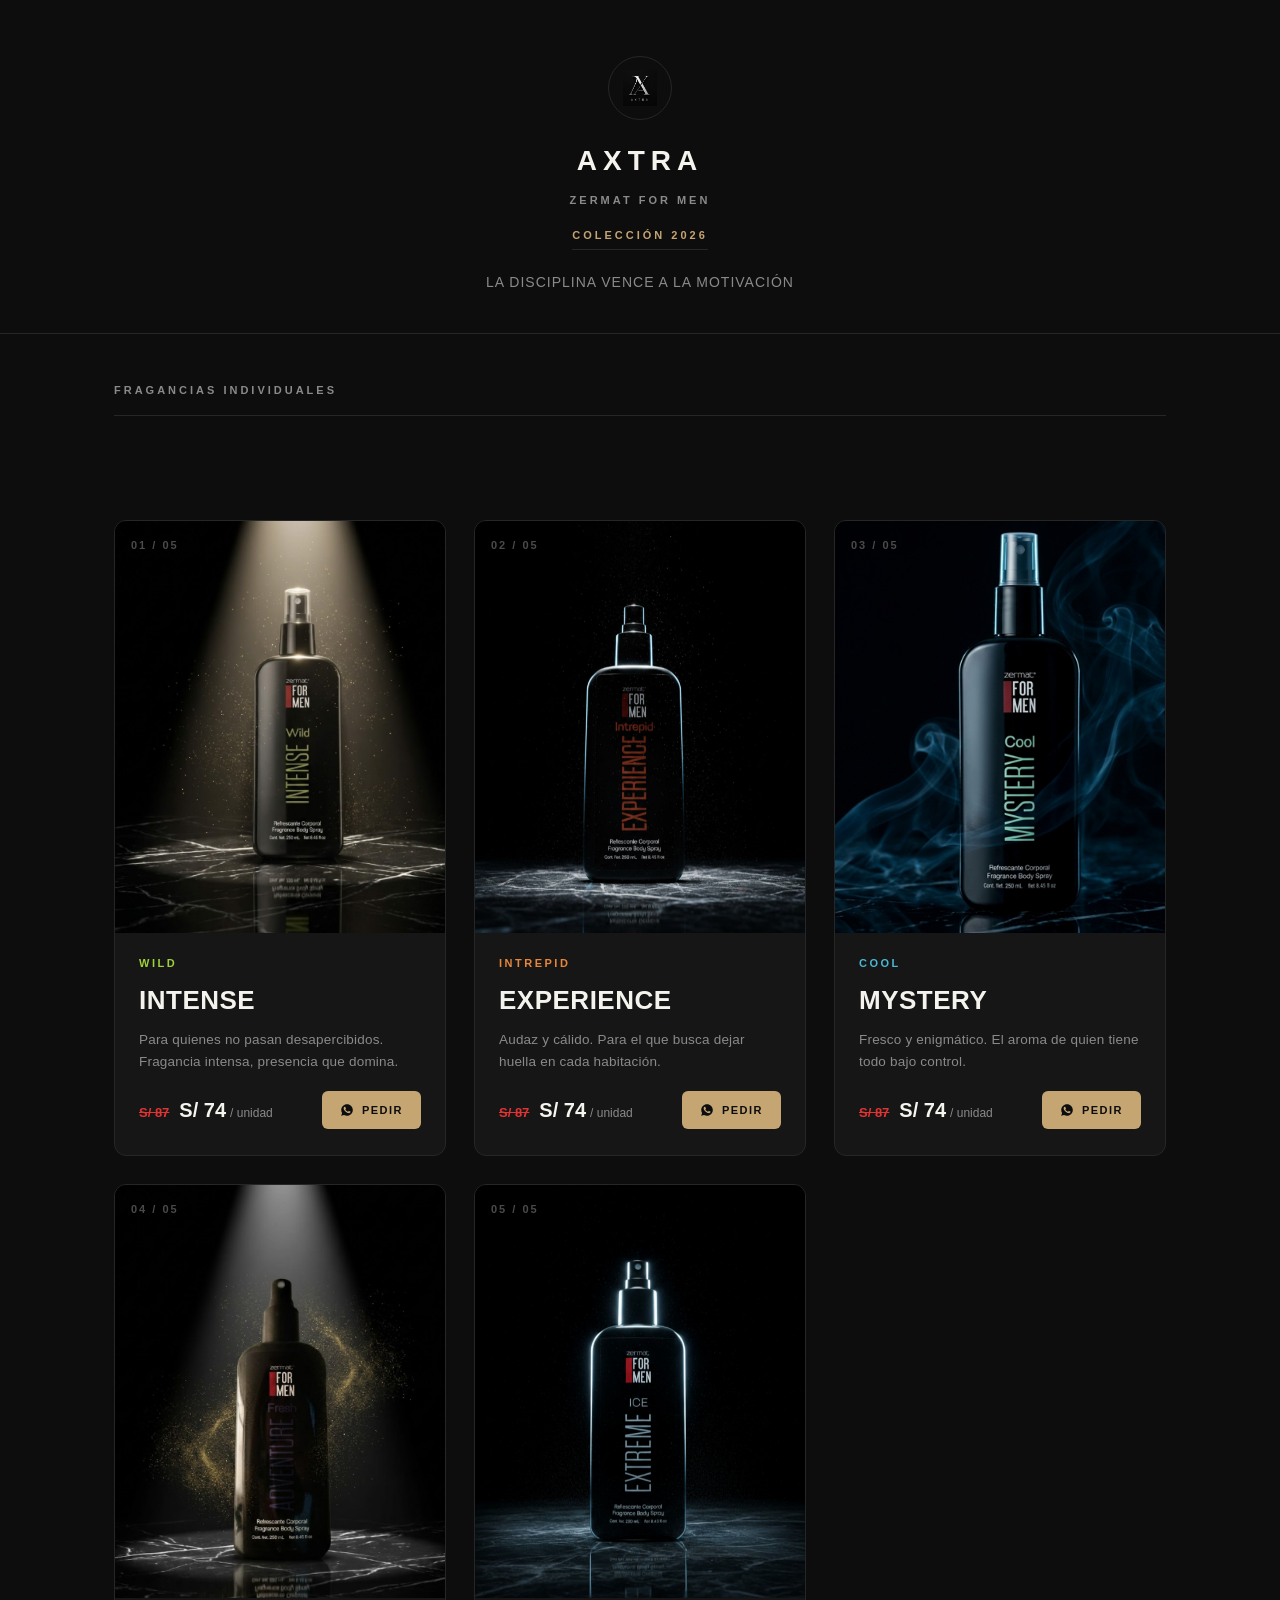
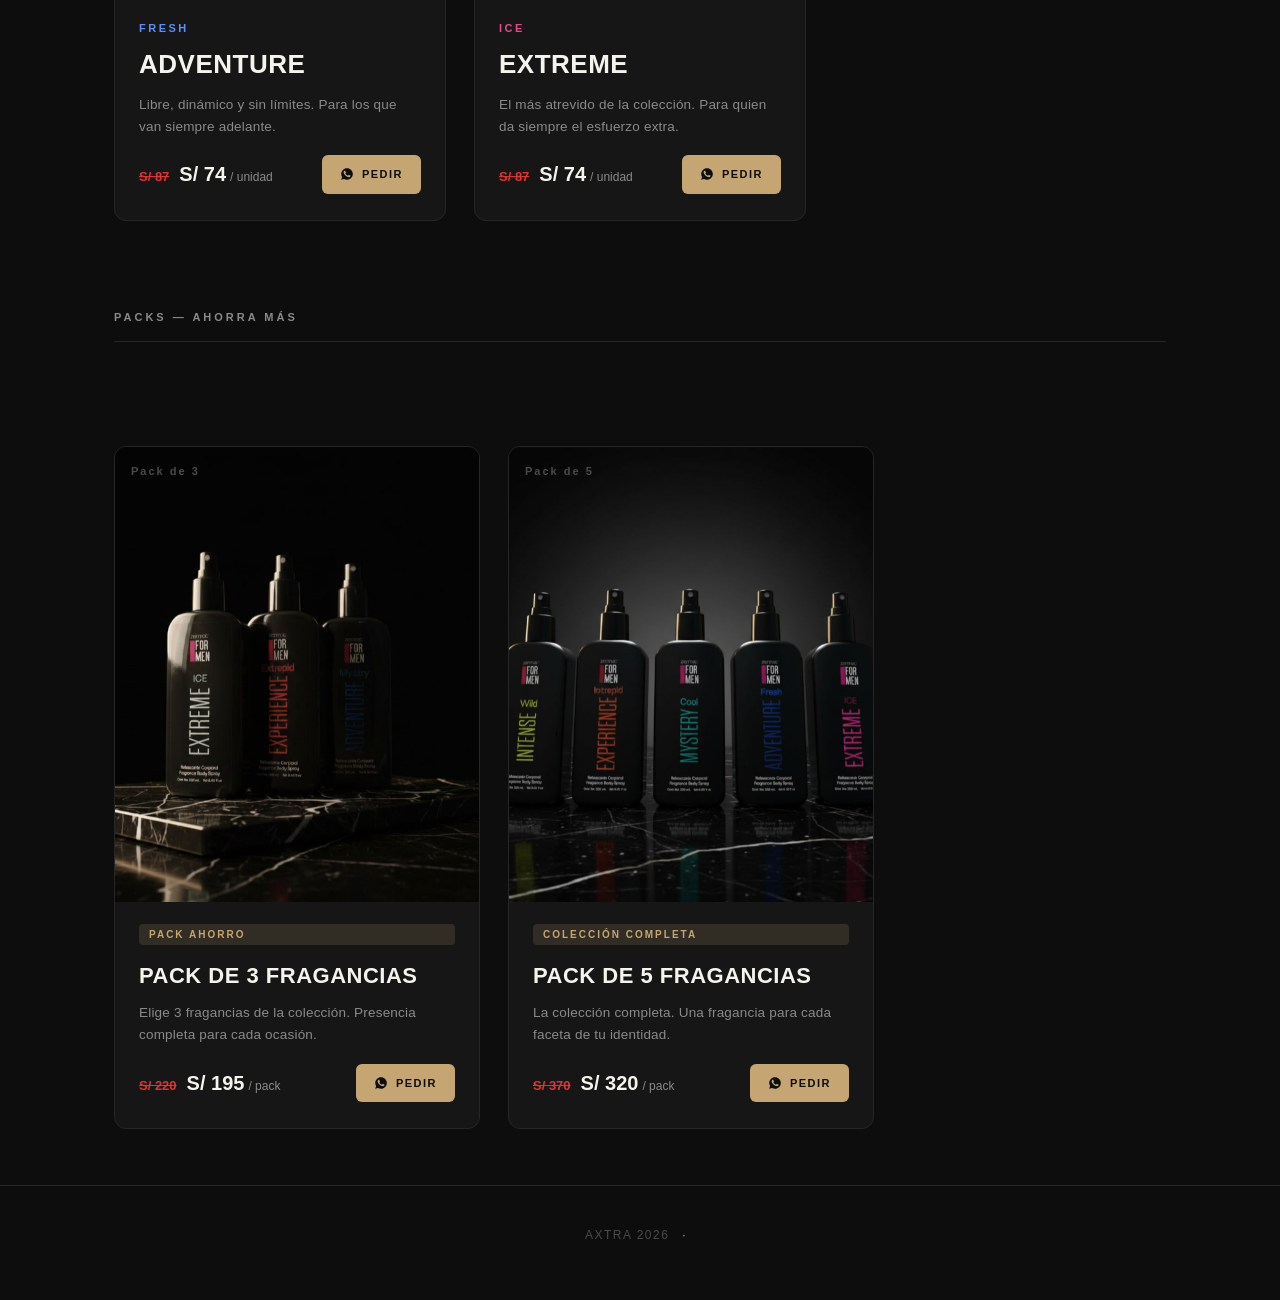
==== commit 0860c328: "Update meta description and footer content Removed the motivational phrase from the description and " ====
--- a/index.html
+++ b/index.html
@@ -4,7 +4,7 @@
 <meta charset="UTF-8">
 <meta name="viewport" content="width=device-width, initial-scale=1.0">
 <title>AXTRA — Zermat For Men · Colección 2026</title>
-<meta name="description" content="AXTRA — Catálogo de fragancias Zermat For Men. La disciplina vence a la motivación.">
+<meta name="description" content="AXTRA — Catálogo de fragancias Zermat For Men.">
 <link rel="stylesheet" href="css/styles.css">
 <style>
   .price-old {
@@ -86,7 +86,7 @@
               <p class="product-price">S/ 74<span>/ unidad</span></p>
             </div>
           </div>
-          <a class="btn-whatsapp" target="_blank" href="https://wa.me/message/YNVWRBXO7WHYG1?text=Hola%2C%20quiero%20pedir%20INTENSE%20Wild%20%E2%80%94%20S%2F%2074">
+          <a class="btn-whatsapp" target="_blank" href="https://wa.me/51957283736?text=Hola%2C%20quiero%20pedir%20INTENSE%20Wild%20%E2%80%94%20S%2F%2074">
             <svg viewBox="0 0 24 24" fill="currentColor"><path d="M12.04 2C6.58 2 2.13 6.45 2.13 11.91c0 1.94.56 3.74 1.5 5.27L2 22l4.97-1.6a9.78 9.78 0 0 0 5.07 1.39h.01c5.46 0 9.91-4.45 9.91-9.91S17.5 2 12.04 2zm5.78 14.06c-.24.68-1.41 1.3-1.95 1.38-.5.08-1.13.11-1.83-.11-.42-.13-.96-.31-1.65-.6-2.9-1.25-4.79-4.16-4.93-4.35-.14-.19-1.19-1.58-1.19-3.01 0-1.43.75-2.13 1.02-2.42.27-.29.59-.36.79-.36.2 0 .39.002.56.01.18.008.42-.07.66.5.24.58.83 2.01.9 2.16.07.15.12.32.02.51-.1.19-.15.31-.3.48-.15.17-.31.38-.44.51-.15.15-.3.31-.13.6.17.29.76 1.25 1.63 2.02 1.12 1 2.07 1.31 2.36 1.46.29.15.46.13.63-.05.17-.18.72-.84.92-1.13.2-.29.4-.24.66-.14.27.1 1.7.8 1.99.95.29.15.48.22.55.34.07.13.07.74-.17 1.42z"/></svg>
             Pedir
           </a>
@@ -110,7 +110,7 @@
               <p class="product-price">S/ 74<span>/ unidad</span></p>
             </div>
           </div>
-          <a class="btn-whatsapp" target="_blank" href="https://wa.me/message/YNVWRBXO7WHYG1?text=Hola%2C%20quiero%20pedir%20EXPERIENCE%20Intrepid%20%E2%80%94%20S%2F%2074">
+          <a class="btn-whatsapp" target="_blank" href="https://wa.me/51957283736?text=Hola%2C%20quiero%20pedir%20EXPERIENCE%20Intrepid%20%E2%80%94%20S%2F%2074">
             <svg viewBox="0 0 24 24" fill="currentColor"><path d="M12.04 2C6.58 2 2.13 6.45 2.13 11.91c0 1.94.56 3.74 1.5 5.27L2 22l4.97-1.6a9.78 9.78 0 0 0 5.07 1.39h.01c5.46 0 9.91-4.45 9.91-9.91S17.5 2 12.04 2zm5.78 14.06c-.24.68-1.41 1.3-1.95 1.38-.5.08-1.13.11-1.83-.11-.42-.13-.96-.31-1.65-.6-2.9-1.25-4.79-4.16-4.93-4.35-.14-.19-1.19-1.58-1.19-3.01 0-1.43.75-2.13 1.02-2.42.27-.29.59-.36.79-.36.2 0 .39.002.56.01.18.008.42-.07.66.5.24.58.83 2.01.9 2.16.07.15.12.32.02.51-.1.19-.15.31-.3.48-.15.17-.31.38-.44.51-.15.15-.3.31-.13.6.17.29.76 1.25 1.63 2.02 1.12 1 2.07 1.31 2.36 1.46.29.15.46.13.63-.05.17-.18.72-.84.92-1.13.2-.29.4-.24.66-.14.27.1 1.7.8 1.99.95.29.15.48.22.55.34.07.13.07.74-.17 1.42z"/></svg>
             Pedir
           </a>
@@ -134,7 +134,7 @@
               <p class="product-price">S/ 74<span>/ unidad</span></p>
             </div>
           </div>
-          <a class="btn-whatsapp" target="_blank" href="https://wa.me/message/YNVWRBXO7WHYG1?text=Hola%2C%20quiero%20pedir%20MYSTERY%20Cool%20%E2%80%94%20S%2F%2074">
+          <a class="btn-whatsapp" target="_blank" href="https://wa.me/51957283736?text=Hola%2C%20quiero%20pedir%20MYSTERY%20Cool%20%E2%80%94%20S%2F%2074">
             <svg viewBox="0 0 24 24" fill="currentColor"><path d="M12.04 2C6.58 2 2.13 6.45 2.13 11.91c0 1.94.56 3.74 1.5 5.27L2 22l4.97-1.6a9.78 9.78 0 0 0 5.07 1.39h.01c5.46 0 9.91-4.45 9.91-9.91S17.5 2 12.04 2zm5.78 14.06c-.24.68-1.41 1.3-1.95 1.38-.5.08-1.13.11-1.83-.11-.42-.13-.96-.31-1.65-.6-2.9-1.25-4.79-4.16-4.93-4.35-.14-.19-1.19-1.58-1.19-3.01 0-1.43.75-2.13 1.02-2.42.27-.29.59-.36.79-.36.2 0 .39.002.56.01.18.008.42-.07.66.5.24.58.83 2.01.9 2.16.07.15.12.32.02.51-.1.19-.15.31-.3.48-.15.17-.31.38-.44.51-.15.15-.3.31-.13.6.17.29.76 1.25 1.63 2.02 1.12 1 2.07 1.31 2.36 1.46.29.15.46.13.63-.05.17-.18.72-.84.92-1.13.2-.29.4-.24.66-.14.27.1 1.7.8 1.99.95.29.15.48.22.55.34.07.13.07.74-.17 1.42z"/></svg>
             Pedir
           </a>
@@ -158,7 +158,7 @@
               <p class="product-price">S/ 74<span>/ unidad</span></p>
             </div>
           </div>
-          <a class="btn-whatsapp" target="_blank" href="https://wa.me/message/YNVWRBXO7WHYG1?text=Hola%2C%20quiero%20pedir%20ADVENTURE%20Fresh%20%E2%80%94%20S%2F%2074">
+          <a class="btn-whatsapp" target="_blank" href="https://wa.me/51957283736?text=Hola%2C%20quiero%20pedir%20ADVENTURE%20Fresh%20%E2%80%94%20S%2F%2074">
             <svg viewBox="0 0 24 24" fill="currentColor"><path d="M12.04 2C6.58 2 2.13 6.45 2.13 11.91c0 1.94.56 3.74 1.5 5.27L2 22l4.97-1.6a9.78 9.78 0 0 0 5.07 1.39h.01c5.46 0 9.91-4.45 9.91-9.91S17.5 2 12.04 2zm5.78 14.06c-.24.68-1.41 1.3-1.95 1.38-.5.08-1.13.11-1.83-.11-.42-.13-.96-.31-1.65-.6-2.9-1.25-4.79-4.16-4.93-4.35-.14-.19-1.19-1.58-1.19-3.01 0-1.43.75-2.13 1.02-2.42.27-.29.59-.36.79-.36.2 0 .39.002.56.01.18.008.42-.07.66.5.24.58.83 2.01.9 2.16.07.15.12.32.02.51-.1.19-.15.31-.3.48-.15.17-.31.38-.44.51-.15.15-.3.31-.13.6.17.29.76 1.25 1.63 2.02 1.12 1 2.07 1.31 2.36 1.46.29.15.46.13.63-.05.17-.18.72-.84.92-1.13.2-.29.4-.24.66-.14.27.1 1.7.8 1.99.95.29.15.48.22.55.34.07.13.07.74-.17 1.42z"/></svg>
             Pedir
           </a>
@@ -182,7 +182,7 @@
               <p class="product-price">S/ 74<span>/ unidad</span></p>
             </div>
           </div>
-          <a class="btn-whatsapp" target="_blank" href="https://wa.me/message/YNVWRBXO7WHYG1?text=Hola%2C%20quiero%20pedir%20EXTREME%20Ice%20%E2%80%94%20S%2F%2074">
+          <a class="btn-whatsapp" target="_blank" href="https://wa.me/51957283736?text=Hola%2C%20quiero%20pedir%20EXTREME%20Ice%20%E2%80%94%20S%2F%2074">
             <svg viewBox="0 0 24 24" fill="currentColor"><path d="M12.04 2C6.58 2 2.13 6.45 2.13 11.91c0 1.94.56 3.74 1.5 5.27L2 22l4.97-1.6a9.78 9.78 0 0 0 5.07 1.39h.01c5.46 0 9.91-4.45 9.91-9.91S17.5 2 12.04 2zm5.78 14.06c-.24.68-1.41 1.3-1.95 1.38-.5.08-1.13.11-1.83-.11-.42-.13-.96-.31-1.65-.6-2.9-1.25-4.79-4.16-4.93-4.35-.14-.19-1.19-1.58-1.19-3.01 0-1.43.75-2.13 1.02-2.42.27-.29.59-.36.79-.36.2 0 .39.002.56.01.18.008.42-.07.66.5.24.58.83 2.01.9 2.16.07.15.12.32.02.51-.1.19-.15.31-.3.48-.15.17-.31.38-.44.51-.15.15-.3.31-.13.6.17.29.76 1.25 1.63 2.02 1.12 1 2.07 1.31 2.36 1.46.29.15.46.13.63-.05.17-.18.72-.84.92-1.13.2-.29.4-.24.66-.14.27.1 1.7.8 1.99.95.29.15.48.22.55.34.07.13.07.74-.17 1.42z"/></svg>
             Pedir
           </a>
@@ -214,7 +214,7 @@
               <p class="product-price">S/ 195<span>/ pack</span></p>
             </div>
           </div>
-          <a class="btn-whatsapp" target="_blank" href="https://wa.me/message/YNVWRBXO7WHYG1?text=Hola%2C%20quiero%20pedir%20el%20Pack%20de%203%20Fragancias%20%E2%80%94%20S%2F%20195">
+          <a class="btn-whatsapp" target="_blank" href="https://wa.me/51957283736?text=Hola%2C%20quiero%20pedir%20el%20Pack%20de%203%20Fragancias%20%E2%80%94%20S%2F%20195">
             <svg viewBox="0 0 24 24" fill="currentColor"><path d="M12.04 2C6.58 2 2.13 6.45 2.13 11.91c0 1.94.56 3.74 1.5 5.27L2 22l4.97-1.6a9.78 9.78 0 0 0 5.07 1.39h.01c5.46 0 9.91-4.45 9.91-9.91S17.5 2 12.04 2zm5.78 14.06c-.24.68-1.41 1.3-1.95 1.38-.5.08-1.13.11-1.83-.11-.42-.13-.96-.31-1.65-.6-2.9-1.25-4.79-4.16-4.93-4.35-.14-.19-1.19-1.58-1.19-3.01 0-1.43.75-2.13 1.02-2.42.27-.29.59-.36.79-.36.2 0 .39.002.56.01.18.008.42-.07.66.5.24.58.83 2.01.9 2.16.07.15.12.32.02.51-.1.19-.15.31-.3.48-.15.17-.31.38-.44.51-.15.15-.3.31-.13.6.17.29.76 1.25 1.63 2.02 1.12 1 2.07 1.31 2.36 1.46.29.15.46.13.63-.05.17-.18.72-.84.92-1.13.2-.29.4-.24.66-.14.27.1 1.7.8 1.99.95.29.15.48.22.55.34.07.13.07.74-.17 1.42z"/></svg>
             Pedir
           </a>
@@ -238,7 +238,7 @@
               <p class="product-price">S/ 320<span>/ pack</span></p>
             </div>
           </div>
-          <a class="btn-whatsapp" target="_blank" href="https://wa.me/message/YNVWRBXO7WHYG1?text=Hola%2C%20quiero%20pedir%20el%20Pack%20de%205%20Fragancias%20%E2%80%94%20S%2F%20320">
+          <a class="btn-whatsapp" target="_blank" href="https://wa.me/51957283736?text=Hola%2C%20quiero%20pedir%20el%20Pack%20de%205%20Fragancias%20%E2%80%94%20S%2F%20320">
             <svg viewBox="0 0 24 24" fill="currentColor"><path d="M12.04 2C6.58 2 2.13 6.45 2.13 11.91c0 1.94.56 3.74 1.5 5.27L2 22l4.97-1.6a9.78 9.78 0 0 0 5.07 1.39h.01c5.46 0 9.91-4.45 9.91-9.91S17.5 2 12.04 2zm5.78 14.06c-.24.68-1.41 1.3-1.95 1.38-.5.08-1.13.11-1.83-.11-.42-.13-.96-.31-1.65-.6-2.9-1.25-4.79-4.16-4.93-4.35-.14-.19-1.19-1.58-1.19-3.01 0-1.43.75-2.13 1.02-2.42.27-.29.59-.36.79-.36.2 0 .39.002.56.01.18.008.42-.07.66.5.24.58.83 2.01.9 2.16.07.15.12.32.02.51-.1.19-.15.31-.3.48-.15.17-.31.38-.44.51-.15.15-.3.31-.13.6.17.29.76 1.25 1.63 2.02 1.12 1 2.07 1.31 2.36 1.46.29.15.46.13.63-.05.17-.18.72-.84.92-1.13.2-.29.4-.24.66-.14.27.1 1.7.8 1.99.95.29.15.48.22.55.34.07.13.07.74-.17 1.42z"/></svg>
             Pedir
           </a>
@@ -251,7 +251,7 @@
 </main>
 
 <footer class="site-footer">
-  <p>AXTRA 2026 <span class="dot">·</span> Haz el esfuerzo extra</p>
+  <p>AXTRA 2026 <span class="dot">·</span> </p>
 </footer>
 
 </body>
